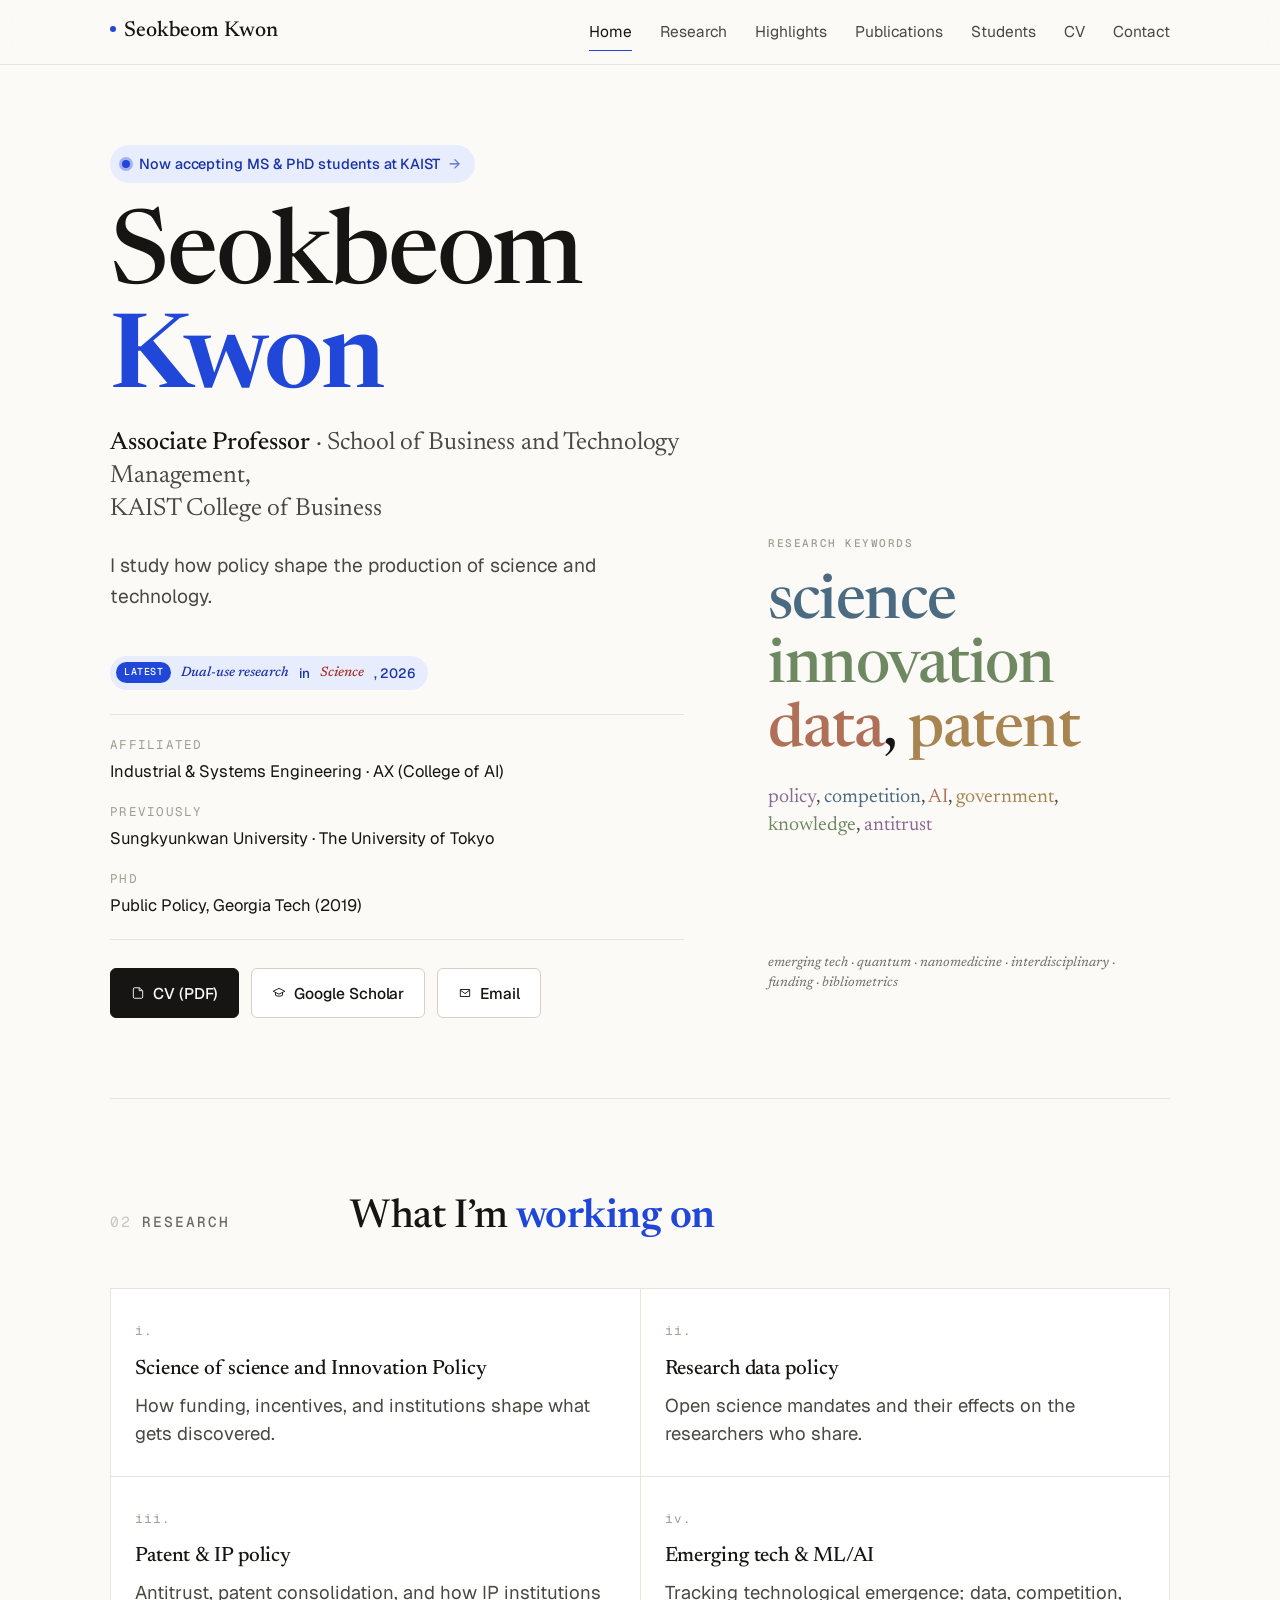
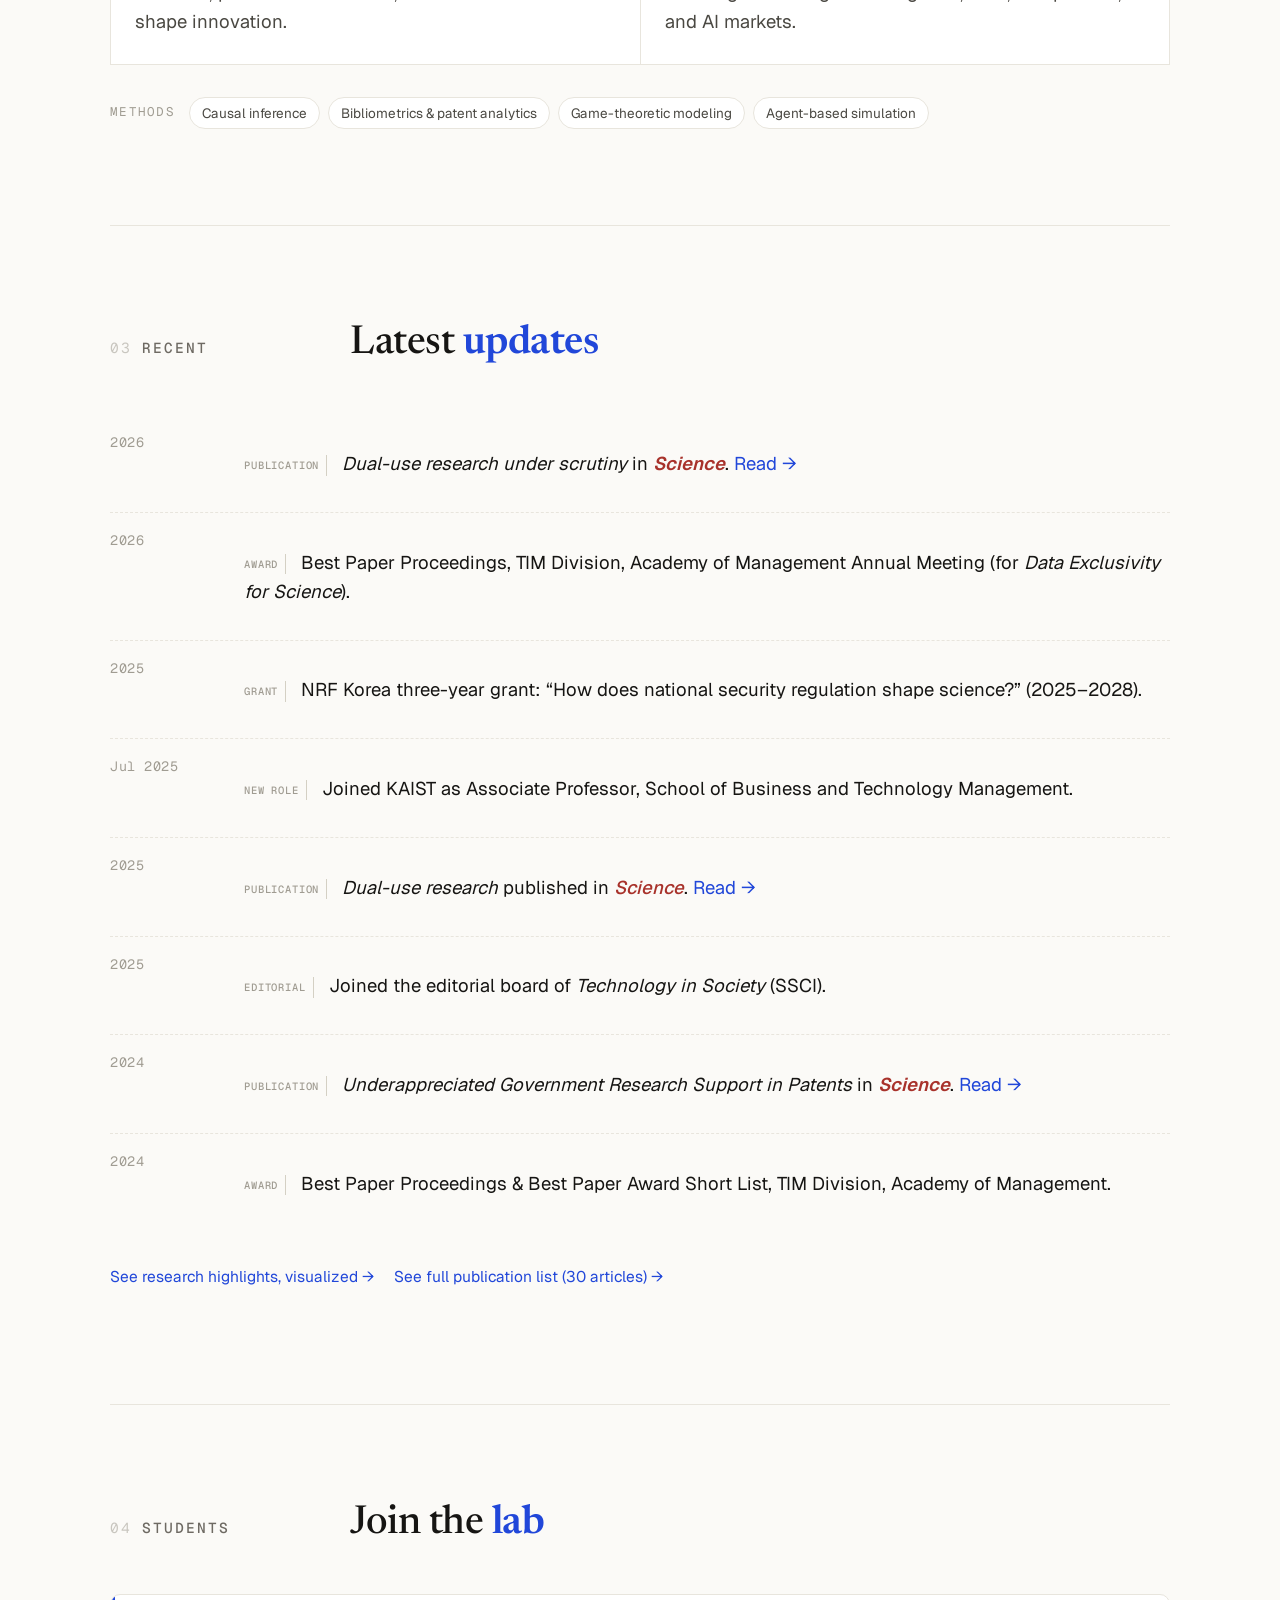
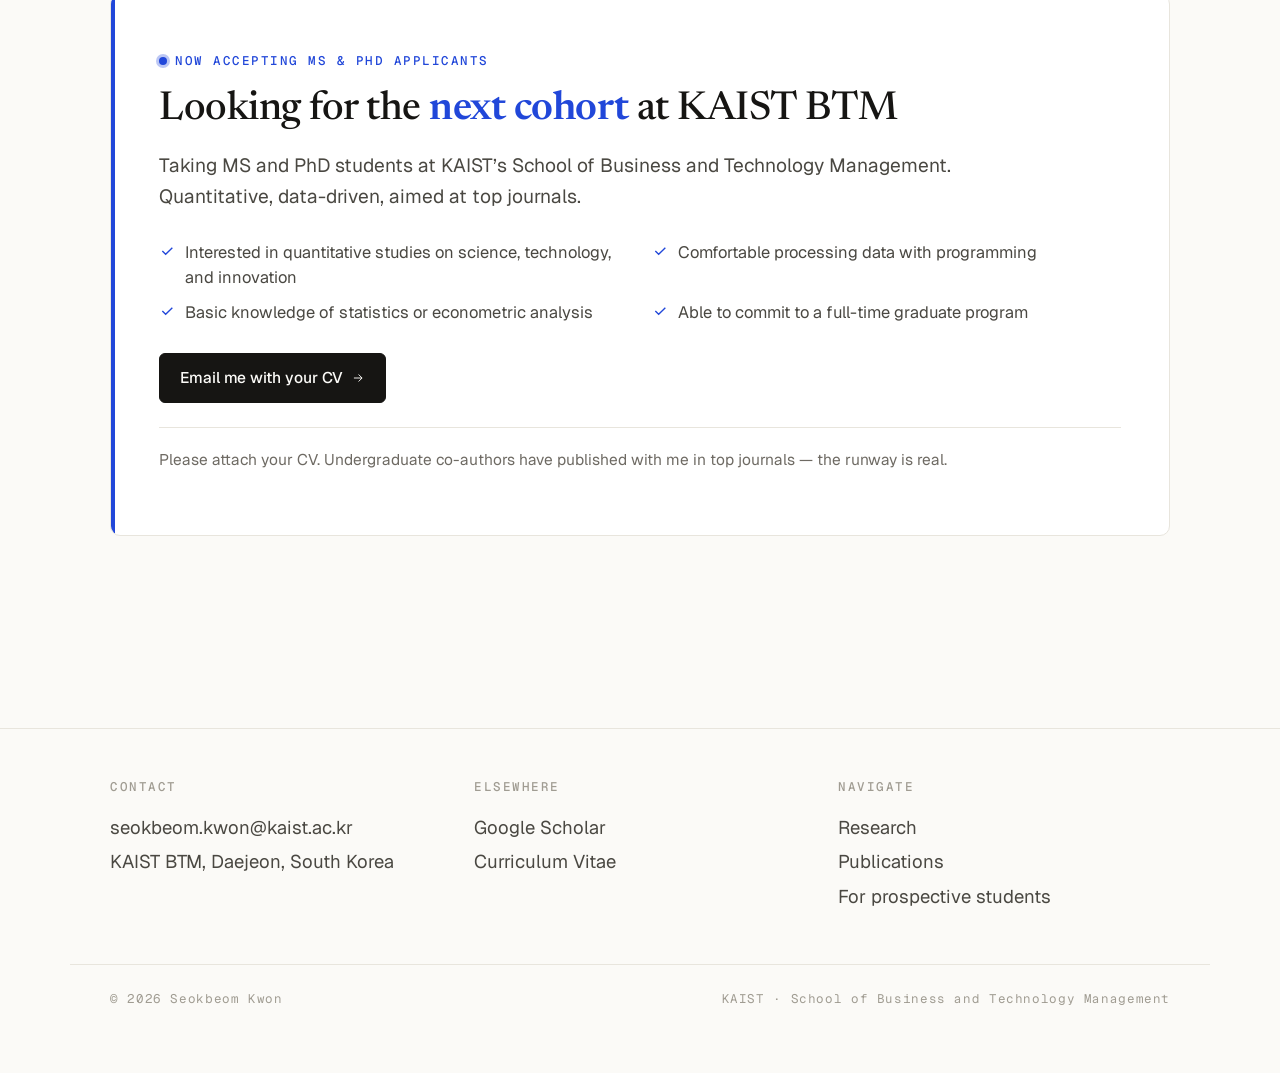
==== index.html @ 92037d85 "s" ====
<!doctype html>
<html lang="en">
<head>
<meta charset="utf-8">
<meta name="viewport" content="width=device-width, initial-scale=1">
<title>Seokbeom Kwon — Associate Professor, KAIST</title>
<meta name="description" content="Seokbeom Kwon is an Associate Professor at KAIST researching science of science, innovation policy, patent policy, and the economics of emerging technology.">
<meta name="author" content="Seokbeom Kwon">

<meta property="og:title" content="Seokbeom Kwon — Associate Professor, KAIST">
<meta property="og:description" content="Science of science, innovation policy, and emerging technology research at KAIST BTM.">
<meta property="og:type" content="profile">

<link rel="preconnect" href="https://fonts.googleapis.com">
<link rel="preconnect" href="https://fonts.gstatic.com" crossorigin>
<link rel="stylesheet" href="assets/css/main.css">
<!-- Google Analytics -->
<script async src="https://www.googletagmanager.com/gtag/js?id=G-L2XVXZM9NM"></script>
<script>
  window.dataLayer = window.dataLayer || [];
  function gtag(){dataLayer.push(arguments);}
  gtag('js', new Date());
  gtag('config', 'G-L2XVXZM9NM');
</script>
</head>
<body>

<header class="site-header">
  <div class="inner">
    <a class="brand" href="index.html"><span class="dot"></span>Seokbeom Kwon</a>
    <nav class="primary" aria-label="Primary">
      <a href="index.html">Home</a>
      <a href="research.html">Research</a>
      <a href="highlights.html">Highlights</a>
      <a href="publications.html">Publications</a>
      <a href="students.html">Students</a>
      <a href="cv.html">CV</a>
      <a href="contact.html">Contact</a>
    </nav>
    <button class="nav-toggle" aria-label="Toggle menu" aria-expanded="false">
      <svg viewBox="0 0 24 24" width="22" height="22" fill="none" stroke="currentColor" stroke-width="1.6">
        <path d="M4 7h16M4 12h16M4 17h16"/>
      </svg>
    </button>
  </div>
</header>

<main class="page">

  <!-- ====== Hero ====== -->
  <section class="hero">
    <div class="hero-grid">
      <div class="reveal">
        <a href="students.html" class="hero-pill">
          <span class="dot"></span>
          Now accepting MS &amp; PhD students at KAIST
          <span class="arrow">&rarr;</span>
        </a>

        <h1>Seokbeom <em>Kwon</em></h1>

        <p class="hero-role">
          <strong>Associate Professor</strong> &middot;
          School of Business and Technology Management,<br>
          KAIST College of Business
        </p>

        <p class="lead" style="margin-top: 1.5rem;">
          I study how policy shape the production of science and technology.
        </p>

        <div class="featured-pub" style="margin-top: 1.5rem;">
          <span class="tag">Latest</span>
          <em style="font-family: var(--font-display); font-style: italic; font-weight: 500;">Dual-use research</em> in <em style="font-family: var(--font-display); font-style: italic; font-weight: 500; color: var(--brick);">Science</em>, 2026
        </div>

        <dl class="meta">
          <div>
            <dt>Affiliated</dt>
            <dd>Industrial &amp; Systems Engineering &middot; AX (College of AI)</dd>
          </div>
          <div>
            <dt>Previously</dt>
            <dd>Sungkyunkwan University &middot; The University of Tokyo</dd>
          </div>
          <div>
            <dt>PhD</dt>
            <dd>Public Policy, Georgia Tech (2019)</dd>
          </div>
        </dl>

        <div class="hero-actions">
          <a class="btn btn-primary" href="https://drive.google.com/file/d/1EOTJhUqzAvCsHdVYnTJ0YkAzeVFCT2wv/view?usp=drive_link" target="_blank" rel="noopener">
            <svg viewBox="0 0 24 24" fill="none" stroke="currentColor" stroke-width="1.6"><path d="M14 3v5h5M14 3H6a2 2 0 0 0-2 2v14a2 2 0 0 0 2 2h12a2 2 0 0 0 2-2V8z"/></svg>
            CV (PDF)
          </a>
          <a class="btn" href="https://scholar.google.com/citations?user=FsFPBBQAAAAJ&hl=en" target="_blank" rel="noopener">
            <svg viewBox="0 0 24 24" fill="none" stroke="currentColor" stroke-width="1.6"><path d="M22 9 12 4 2 9l10 5 10-5z"/><path d="M6 11v5c3 2 9 2 12 0v-5"/></svg>
            Google Scholar
          </a>
          <a class="btn" href="mailto:seokbeom.kwon@kaist.ac.kr">
            <svg viewBox="0 0 24 24" fill="none" stroke="currentColor" stroke-width="1.6"><path d="M4 6h16v12H4z"/><path d="m4 7 8 6 8-6"/></svg>
            Email
          </a>
        </div>
      </div>

      <div class="hero-keywords reveal" style="transition-delay: 80ms;" aria-label="Research keywords: science, innovation, data, patent, policy, AI, competition, knowledge, antitrust, government, emerging technology, quantum, nanomedicine, interdisciplinary, funding, bibliometrics">
        <p class="kw-label">Research keywords</p>

        <div class="kw-big">
          <span style="color: #4A6B82;">science</span>
        </div>
        <div class="kw-big">
          <span style="color: #6E8862;">innovation</span>
        </div>
        <div class="kw-big">
          <span style="color: #B07058;">data</span><span class="kw-comma">,</span> <span style="color: #A88450;">patent</span>
        </div>

        <p class="kw-mid">
          <span style="color: #876A93;">policy</span>,
          <span style="color: #4A6B82;">competition</span>,
          <span style="color: #B07058;">AI</span>,
          <span style="color: #A88450;">government</span>,
          <span style="color: #6E8862;">knowledge</span>,
          <span style="color: #876A93;">antitrust</span>
        </p>

        <p class="kw-small">
          emerging tech &middot; quantum &middot; nanomedicine &middot; interdisciplinary &middot; funding &middot; bibliometrics
        </p>
      </div>
    </div>
  </section>


  <!-- ====== Research interests ====== -->
  <section class="section reveal" id="research">
    <div class="section-head">
      <p class="eyebrow"><span class="num">02</span>Research</p>
      <h2 class="title">What I&rsquo;m <em>working on</em></h2>
    </div>

    <div class="research-grid" style="grid-template-columns: repeat(2, 1fr);">
      <article class="research-card">
        <span class="idx">i.</span>
        <h3>Science of science and Innovation Policy</h3>
        <p>How funding, incentives, and institutions shape what gets discovered.</p>
      </article>
      <article class="research-card">
        <span class="idx">ii.</span>
        <h3>Research data policy</h3>
        <p>Open science mandates and their effects on the researchers who share.</p>
      </article>
      <article class="research-card">
        <span class="idx">iii.</span>
        <h3>Patent &amp; IP policy</h3>
        <p>Antitrust, patent consolidation, and how IP institutions shape innovation.</p>
      </article>
      <article class="research-card">
        <span class="idx">iv.</span>
        <h3>Emerging tech &amp; ML/AI</h3>
        <p>Tracking technological emergence; data, competition, and AI markets.</p>
      </article>
    </div>

    <div class="methods-row">
      <span class="label">Methods</span>
      <span class="method-pill">Causal inference</span>
      <span class="method-pill">Bibliometrics &amp; patent analytics</span>
      <span class="method-pill">Game-theoretic modeling</span>
      <span class="method-pill">Agent-based simulation</span>
    </div>
  </section>


  <!-- ====== Recent updates ====== -->
  <section class="section reveal" id="recent">
    <div class="section-head">
      <p class="eyebrow"><span class="num">03</span>Recent</p>
      <h2 class="title">Latest <em>updates</em></h2>
    </div>

    <div class="updates">
      <div class="update">
        <span class="when">2026</span>
        <p class="what">
          <span class="tag publish">Publication</span>
          <em>Dual-use research under scrutiny</em> in <em style="color: var(--brick); font-weight: 600;">Science</em>.
          <a href="https://www.science.org/eprint/ZYRWJUVJXIC4MD9ERHTA/full?activationRedirect=/doi/full/10.1126/science.aee2479" target="_blank" rel="noopener">Read &rarr;</a>
        </p>
      </div>
      <div class="update">
        <span class="when">2026</span>
        <p class="what">
          <span class="tag award">Award</span>
          Best Paper Proceedings, TIM Division, Academy of Management Annual Meeting (for <em>Data Exclusivity for Science</em>).
        </p>
      </div>
      <div class="update">
        <span class="when">2025</span>
        <p class="what">
          <span class="tag grant">Grant</span>
          NRF Korea three-year grant: &ldquo;How does national security regulation shape science?&rdquo; (2025&ndash;2028).
        </p>
      </div>
      <div class="update">
        <span class="when">Jul 2025</span>
        <p class="what">
          <span class="tag">New role</span>
          Joined KAIST as Associate Professor, School of Business and Technology Management.
        </p>
      </div>
      <div class="update">
        <span class="when">2025</span>
        <p class="what">
          <span class="tag publish">Publication</span>
          <em>Dual-use research</em> published in <em style="color: var(--brick); font-weight: 500;">Science</em>.
          <a href="https://www.science.org/eprint/ZYRWJUVJXIC4MD9ERHTA/full?activationRedirect=/doi/full/10.1126/science.aee2479" target="_blank" rel="noopener">Read &rarr;</a>
        </p>
      </div>
      <div class="update">
        <span class="when">2025</span>
        <p class="what">
          <span class="tag">Editorial</span>
          Joined the editorial board of <em>Technology in Society</em> (SSCI).
        </p>
      </div>
      <div class="update">
        <span class="when">2024</span>
        <p class="what">
          <span class="tag publish">Publication</span>
          <em>Underappreciated Government Research Support in Patents</em> in <em style="color: var(--brick); font-weight: 600;">Science</em>.
          <a href="https://www.science.org/stoken/author-tokens/ST-2074/full" target="_blank" rel="noopener">Read &rarr;</a>
        </p>
      </div>
      <div class="update">
        <span class="when">2024</span>
        <p class="what">
          <span class="tag award">Award</span>
          Best Paper Proceedings &amp; Best Paper Award Short List, TIM Division, Academy of Management.
        </p>
      </div>
    </div>

    <p style="margin-top: 2rem; display: flex; gap: 1.25rem; flex-wrap: wrap;">
      <a href="highlights.html" style="font-size: 15.5px;">See research highlights, visualized &rarr;</a>
      <a href="publications.html" style="font-size: 15.5px;">See full publication list (30 articles) &rarr;</a>
    </p>
  </section>


  <!-- ====== Recruit CTA ====== -->
  <section class="section reveal" id="join">
    <div class="section-head">
      <p class="eyebrow"><span class="num">04</span>Students</p>
      <h2 class="title">Join the <em>lab</em></h2>
    </div>

    <div class="recruit">
      <div class="status">
        <span class="pulse"></span>
        Now accepting MS &amp; PhD applicants
      </div>
      <h2>Looking for the <em>next cohort</em> at KAIST BTM</h2>
      <p class="lead">
        Taking MS and PhD students at KAIST&rsquo;s School of Business and Technology Management. Quantitative, data-driven, aimed at top journals.
      </p>

      <ul class="criteria">
        <li><svg viewBox="0 0 24 24" fill="none" stroke="currentColor" stroke-width="2"><path d="m5 12 5 5L20 7"/></svg>
          Interested in quantitative studies on science, technology, and innovation
        </li>
        <li><svg viewBox="0 0 24 24" fill="none" stroke="currentColor" stroke-width="2"><path d="m5 12 5 5L20 7"/></svg>
          Comfortable processing data with programming
        </li>
        <li><svg viewBox="0 0 24 24" fill="none" stroke="currentColor" stroke-width="2"><path d="m5 12 5 5L20 7"/></svg>
          Basic knowledge of statistics or econometric analysis
        </li>
        <li><svg viewBox="0 0 24 24" fill="none" stroke="currentColor" stroke-width="2"><path d="m5 12 5 5L20 7"/></svg>
          Able to commit to a full-time graduate program
        </li>
      </ul>

      <a class="btn btn-primary" href="mailto:seokbeom.kwon@kaist.ac.kr?subject=Prospective%20Student%20Inquiry">
        Email me with your CV
        <svg viewBox="0 0 24 24" fill="none" stroke="currentColor" stroke-width="1.6"><path d="M5 12h14M13 6l6 6-6 6"/></svg>
      </a>

      <p class="fineprint">
        Please attach your CV. Undergraduate co-authors have published with me in top journals &mdash; the runway is real.
      </p>
    </div>
  </section>

</main>

<footer class="site-footer">
  <div class="inner">
    <div>
      <h4>Contact</h4>
      <p><a href="mailto:seokbeom.kwon@kaist.ac.kr">seokbeom.kwon@kaist.ac.kr</a></p>
      <p>KAIST BTM, Daejeon, South Korea</p>
    </div>
    <div>
      <h4>Elsewhere</h4>
      <p><a href="https://scholar.google.com/citations?user=FsFPBBQAAAAJ&hl=en" target="_blank" rel="noopener">Google Scholar</a></p>
      <p><a href="https://drive.google.com/file/d/1EOTJhUqzAvCsHdVYnTJ0YkAzeVFCT2wv/view?usp=drive_link" target="_blank" rel="noopener">Curriculum Vitae</a></p>
    </div>
    <div>
      <h4>Navigate</h4>
      <p><a href="research.html">Research</a></p>
      <p><a href="publications.html">Publications</a></p>
      <p><a href="students.html">For prospective students</a></p>
    </div>
  </div>
  <div class="colophon">
    <span>&copy; <span id="year">2026</span> Seokbeom Kwon</span>
    <span>KAIST &middot; School of Business and Technology Management</span>
  </div>
</footer>

<script src="assets/js/main.js"></script>
</body>
</html>
---- assets/css/main.css ----
/* =========================================================
   Seokbeom Kwon — Personal Site
   Design system & global styles
   ========================================================= */

/* ---- Fonts ---- */
@import url('https://fonts.googleapis.com/css2?family=Newsreader:ital,opsz,wght@0,6..72,400;0,6..72,500;0,6..72,600;1,6..72,400;1,6..72,500&display=swap');
@import url('https://fonts.googleapis.com/css2?family=Geist:wght@300;400;500;600&display=swap');
@import url('https://fonts.googleapis.com/css2?family=Geist+Mono:wght@400;500&display=swap');

/* ---- Tokens ---- */
:root {
  --bg:           #FBFAF7;
  --bg-elev:      #FFFFFF;
  --bg-tint:      #F4F2EC;

  --ink:          #161513;
  --ink-mid:      #4A4842;
  --ink-soft:     #6E6A63;
  --ink-faint:    #A09C92;

  --accent:       #2147D9;
  --accent-deep:  #1933A8;
  --accent-soft:  #E8EDFD;

  /* Secondary accent for top general venues (Science, Nature) */
  --brick:        #A8322B;
  --brick-deep:   #7D241E;
  --brick-soft:   #F7E8E6;

  --line:         #E8E5DD;
  --line-strong:  #D4D0C4;

  --font-display: 'Newsreader', 'Iowan Old Style', Georgia, serif;
  --font-body:    'Geist', -apple-system, BlinkMacSystemFont, 'Segoe UI', sans-serif;
  --font-mono:    'Geist Mono', 'JetBrains Mono', ui-monospace, monospace;

  --container:    1140px;
  --measure:      68ch;

  --pad-page:     clamp(1.25rem, 4vw, 2.5rem);
  --pad-section:  clamp(3rem, 8vw, 6rem);

  --radius:       6px;
  --radius-lg:    10px;

  --t-fast:       150ms cubic-bezier(0.22, 1, 0.36, 1);
  --t-med:        320ms cubic-bezier(0.22, 1, 0.36, 1);
}

/* ---- Reset ---- */
*, *::before, *::after { box-sizing: border-box; }

html {
  -webkit-font-smoothing: antialiased;
  -moz-osx-font-smoothing: grayscale;
  text-rendering: optimizeLegibility;
  scroll-behavior: smooth;
}

body {
  margin: 0;
  font-family: var(--font-body);
  font-weight: 400;
  /* MASTER FONT SIZE: change this to scale all text up/down.
     17 = compact, 18 = balanced, 19 = comfortable (current), 20 = large */
  font-size: 19px;
  line-height: 1.65;
  color: var(--ink);
  background: var(--bg);
  font-feature-settings: 'ss01', 'ss02', 'cv11';
}

::selection { background: var(--accent); color: #fff; }

img, svg { display: block; max-width: 100%; }

a {
  color: var(--accent);
  text-decoration: none;
  text-underline-offset: 3px;
  transition: color var(--t-fast);
}
a:hover { color: var(--accent-deep); text-decoration: underline; }

/* ---- Type scale ---- */
.display {
  font-family: var(--font-display);
  font-weight: 500;
  letter-spacing: -0.015em;
  line-height: 1.05;
  color: var(--ink);
}

h1, h2, h3, h4 { margin: 0; font-weight: 500; letter-spacing: -0.01em; }

.eyebrow {
  font-family: var(--font-mono);
  font-size: 14.5px;
  letter-spacing: 0.14em;
  text-transform: uppercase;
  color: var(--ink-soft);
  font-weight: 500;
}

.eyebrow .num {
  color: var(--ink-faint);
  opacity: 0.55;
  margin-right: 10px;
  font-weight: 400;
}

.lead {
  font-size: 1.2rem;
  line-height: 1.6;
  color: var(--ink-mid);
  max-width: var(--measure);
}

/* ---- Layout ---- */
.page {
  max-width: var(--container);
  margin: 0 auto;
  padding: 0 var(--pad-page);
}

.section {
  padding: var(--pad-section) 0;
  border-top: 0.5px solid var(--line);
}
.section:first-of-type { border-top: 0; }

.section-head {
  display: grid;
  grid-template-columns: 200px 1fr;
  gap: 2.5rem;
  margin-bottom: 2.5rem;
  align-items: baseline;
}
.section-head .title {
  font-family: var(--font-display);
  font-weight: 500;
  font-size: clamp(1.75rem, 3.2vw, 2.5rem);
  line-height: 1.05;
  letter-spacing: -0.012em;
}
.section-head .title em {
  font-style: normal;
  font-weight: 600;
  color: var(--accent);
}

@media (max-width: 720px) {
  .section-head { grid-template-columns: 1fr; gap: 0.75rem; }
}

/* =========================================================
   Header / Nav
   ========================================================= */
.site-header {
  position: sticky;
  top: 0;
  z-index: 50;
  background: rgba(251, 250, 247, 0.85);
  backdrop-filter: saturate(180%) blur(12px);
  -webkit-backdrop-filter: saturate(180%) blur(12px);
  border-bottom: 0.5px solid var(--line);
}
.site-header .inner {
  max-width: var(--container);
  margin: 0 auto;
  padding: 0.875rem var(--pad-page);
  display: flex;
  align-items: center;
  justify-content: space-between;
  gap: 1rem;
}
.brand {
  font-family: var(--font-display);
  font-size: 1.35rem;
  font-weight: 500;
  color: var(--ink);
  letter-spacing: -0.005em;
}
.brand:hover { color: var(--ink); text-decoration: none; }
.brand .dot {
  display: inline-block;
  width: 6px; height: 6px;
  border-radius: 50%;
  background: var(--accent);
  vertical-align: 4px;
  margin-right: 8px;
}
nav.primary {
  display: flex;
  gap: 1.75rem;
}
nav.primary a {
  font-size: 15.5px;
  color: var(--ink-mid);
  font-weight: 400;
  position: relative;
  padding: 4px 0;
}
nav.primary a:hover { color: var(--ink); text-decoration: none; }
nav.primary a.is-active {
  color: var(--ink);
}
nav.primary a.is-active::after {
  content: '';
  position: absolute;
  left: 0; right: 0; bottom: -2px;
  height: 1px;
  background: var(--accent);
}
.nav-toggle {
  display: none;
  background: transparent;
  border: 0;
  cursor: pointer;
  color: var(--ink);
  padding: 6px;
}
@media (max-width: 720px) {
  nav.primary { display: none; }
  .nav-toggle { display: block; }
  nav.primary.is-open {
    display: flex;
    flex-direction: column;
    position: absolute;
    top: 100%;
    left: 0; right: 0;
    background: var(--bg);
    padding: 1rem var(--pad-page) 1.5rem;
    border-bottom: 0.5px solid var(--line);
    gap: 0.75rem;
  }
}

/* =========================================================
   Hero (home page)
   ========================================================= */
.hero {
  padding: clamp(2.5rem, 7vw, 5rem) 0 clamp(3rem, 8vw, 5rem);
}
.hero-grid {
  display: grid;
  grid-template-columns: minmax(0, 1.4fr) minmax(0, 1fr);
  gap: clamp(2rem, 6vw, 5rem);
  align-items: end;
}
@media (max-width: 820px) {
  .hero-grid { grid-template-columns: 1fr; gap: 2rem; }
}

/* "Now accepting students" recruiting pill — top of hero */
.hero-pill {
  display: inline-flex;
  align-items: center;
  gap: 9px;
  padding: 7px 14px 7px 12px;
  background: var(--accent-soft);
  border-radius: 999px;
  font-family: var(--font-body);
  font-size: 14.5px;
  color: var(--accent-deep);
  font-weight: 500;
  letter-spacing: -0.005em;
  margin-bottom: 1.25rem;
  text-decoration: none;
}
.hero-pill .dot {
  width: 8px; height: 8px;
  border-radius: 50%;
  background: var(--accent);
  position: relative;
  flex-shrink: 0;
}
.hero-pill .dot::after {
  content: '';
  position: absolute;
  inset: -3px;
  border-radius: 50%;
  background: var(--accent);
  opacity: 0.35;
  animation: pulse 2s ease-out infinite;
}
.hero-pill .arrow {
  opacity: 0.6;
  transition: transform var(--t-fast), opacity var(--t-fast);
}
.hero-pill:hover .arrow {
  transform: translateX(3px);
  opacity: 1;
}

/* Affiliation block — was tiny eyebrow, now prominent */
.hero-role {
  margin: 0.25rem 0 0;
  font-family: var(--font-display);
  font-weight: 400;
  font-size: clamp(1.2rem, 2vw, 1.55rem);
  line-height: 1.35;
  color: var(--ink-mid);
  letter-spacing: -0.005em;
}
.hero-role strong {
  font-weight: 500;
  color: var(--ink);
}

.hero h1 {
  font-family: var(--font-display);
  font-weight: 500;
  font-size: clamp(3.25rem, 8.5vw, 6.5rem);
  line-height: 1;
  letter-spacing: -0.02em;
  margin: 0.25rem 0 0.75rem;
  color: var(--ink);
  font-variation-settings: 'opsz' 60;
}
.hero h1 em {
  font-style: normal;
  font-weight: 600;
  color: var(--accent);
}
.hero .meta {
  display: flex;
  flex-wrap: wrap;
  gap: 1rem 2rem;
  margin: 1.5rem 0 0;
  padding: 1.25rem 0;
  border-top: 0.5px solid var(--line);
  border-bottom: 0.5px solid var(--line);
}
.hero .meta dt {
  font-family: var(--font-mono);
  font-size: 12.5px;
  text-transform: uppercase;
  letter-spacing: 0.1em;
  color: var(--ink-faint);
  margin-bottom: 3px;
}
.hero .meta dd {
  margin: 0;
  font-size: 16.5px;
  color: var(--ink);
}

.hero-photo {
  aspect-ratio: 4 / 5;
  background: transparent;
  border-radius: var(--radius-lg);
  border: 0;
  overflow: visible;
  position: relative;
  display: flex;
  align-items: center;
  justify-content: center;
  color: var(--ink-faint);
}
.hero-photo img {
  width: 100%;
  height: 100%;
  object-fit: contain;
  object-position: center;
}
.hero-photo .placeholder {
  text-align: center;
  font-size: 13.5px;
  font-family: var(--font-mono);
}
.hero-photo .placeholder svg {
  width: 32px;
  height: 32px;
  margin: 0 auto 8px;
  opacity: 0.5;
}

/* =========================================================
   Hero editorial keywords (replaces photo on home)
   ========================================================= */
.hero-keywords {
  aspect-ratio: 4 / 5;
  display: flex;
  flex-direction: column;
  justify-content: space-between;
  padding: 1.75rem 0.5rem 1.5rem 0.5rem;
  position: relative;
}
.hero-keywords .kw-label {
  font-family: var(--font-mono);
  font-size: 11px;
  letter-spacing: 0.14em;
  text-transform: uppercase;
  color: var(--ink-faint);
  font-weight: 500;
  margin: 0 0 1.25rem 0;
}
.hero-keywords .kw-big {
  font-family: var(--font-display);
  font-size: clamp(2.5rem, 5.2vw, 3.8rem);
  font-weight: 500;
  line-height: 0.95;
  letter-spacing: -0.025em;
  margin: 0;
  padding: 0.05em 0;
}
.hero-keywords .kw-comma {
  color: var(--ink);
}
.hero-keywords .kw-mid {
  font-family: var(--font-display);
  font-size: clamp(1.05rem, 1.55vw, 1.35rem);
  line-height: 1.4;
  color: var(--ink-mid);
  margin: 1.25rem 0 0 0;
  max-width: 95%;
}
.hero-keywords .kw-small {
  font-family: var(--font-display);
  font-style: italic;
  font-size: clamp(0.78rem, 1.05vw, 0.92rem);
  line-height: 1.55;
  color: var(--ink-soft);
  margin: auto 0 0 0;
}

.hero-actions {
  display: flex;
  gap: 0.75rem;
  flex-wrap: wrap;
  margin-top: 1.75rem;
}

/* ---- Buttons ---- */
.btn {
  display: inline-flex;
  align-items: center;
  gap: 8px;
  padding: 0.7rem 1.25rem;
  border-radius: var(--radius);
  font-size: 15.5px;
  font-weight: 500;
  letter-spacing: -0.005em;
  border: 0.5px solid var(--line-strong);
  background: var(--bg-elev);
  color: var(--ink);
  cursor: pointer;
  transition: all var(--t-fast);
  text-decoration: none;
}
.btn:hover {
  border-color: var(--ink-soft);
  color: var(--ink);
  text-decoration: none;
  transform: translateY(-1px);
}
.btn-primary {
  background: var(--ink);
  color: var(--bg);
  border-color: var(--ink);
}
.btn-primary:hover {
  background: var(--accent);
  border-color: var(--accent);
  color: #fff;
}
.btn svg { width: 14px; height: 14px; }

/* ---- Featured badge (Science) ---- */
.featured-pub {
  display: inline-flex;
  align-items: center;
  gap: 10px;
  padding: 6px 12px 6px 6px;
  background: var(--accent-soft);
  border-radius: 999px;
  font-size: 13.5px;
  color: var(--accent-deep);
  font-weight: 500;
}
.featured-pub .tag {
  background: var(--accent);
  color: #fff;
  padding: 2px 8px;
  border-radius: 999px;
  font-family: var(--font-mono);
  font-size: 10px;
  letter-spacing: 0.05em;
  text-transform: uppercase;
}

/* =========================================================
   Research cards
   ========================================================= */
.research-grid {
  display: grid;
  grid-template-columns: repeat(3, 1fr);
  gap: 0;
  border-top: 0.5px solid var(--line);
  border-left: 0.5px solid var(--line);
}
@media (max-width: 820px) {
  .research-grid { grid-template-columns: 1fr; }
}
.research-card {
  padding: 1.5rem 1.5rem 1.75rem;
  border-right: 0.5px solid var(--line);
  border-bottom: 0.5px solid var(--line);
  background: var(--bg-elev);
  transition: background var(--t-fast);
}
.research-card:hover {
  background: var(--bg-tint);
}
.research-card .idx {
  font-family: var(--font-mono);
  font-size: 12.5px;
  color: var(--ink-faint);
  letter-spacing: 0.08em;
}
.research-card h3 {
  font-family: var(--font-display);
  font-size: 1.3rem;
  margin: 0.75rem 0 0.5rem;
  font-weight: 500;
  letter-spacing: -0.005em;
  line-height: 1.25;
}
.research-card p {
  font-size: 18.5px;
  color: var(--ink-mid);
  line-height: 1.55;
  margin: 0;
}

.methods-row {
  margin-top: 2rem;
  display: flex;
  flex-wrap: wrap;
  gap: 8px;
  align-items: center;
}
.methods-row .label {
  font-family: var(--font-mono);
  font-size: 12.5px;
  text-transform: uppercase;
  letter-spacing: 0.1em;
  color: var(--ink-faint);
  margin-right: 6px;
}
.method-pill {
  font-size: 13.5px;
  padding: 4px 12px;
  background: var(--bg-elev);
  border: 0.5px solid var(--line);
  border-radius: 999px;
  color: var(--ink-mid);
}

/* =========================================================
   Publications list (editorial table)
   ========================================================= */
.pub-list {
  list-style: none;
  margin: 0;
  padding: 0;
  border-top: 0.5px solid var(--line);
}
.pub-list li {
  display: grid;
  grid-template-columns: 90px 140px 1fr auto;
  gap: 1.5rem;
  padding: 1.25rem 0;
  border-bottom: 0.5px solid var(--line);
  align-items: baseline;
  transition: padding var(--t-fast);
}
.pub-list li:hover {
  padding-left: 0.5rem;
}
.pub-list .year {
  font-family: var(--font-mono);
  font-size: 13.5px;
  color: var(--ink-faint);
  letter-spacing: 0.05em;
}
.pub-list .venue {
  font-size: 13.5px;
  color: var(--ink-mid);
  font-weight: 500;
}
.pub-list .venue.tier-1 {
  color: var(--accent);
}
.pub-list .venue.tier-top {
  color: var(--brick);
  font-weight: 600;
}
.pub-list .title {
  font-size: 17.5px;
  color: var(--ink);
  line-height: 1.5;
  font-weight: 400;
}
.pub-list .authors {
  display: block;
  font-size: 15.5px;
  color: var(--ink-soft);
  margin-top: 4px;
}
.pub-list .authors .me { color: var(--ink); font-weight: 500; }
.pub-list .links {
  display: flex;
  gap: 0.5rem;
  align-items: center;
}
.pub-list .links a {
  font-size: 13.5px;
  color: var(--ink-soft);
  padding: 4px 8px;
  border: 0.5px solid var(--line);
  border-radius: var(--radius);
}
.pub-list .links a:hover {
  border-color: var(--ink-soft);
  color: var(--ink);
  text-decoration: none;
}

@media (max-width: 820px) {
  .pub-list li {
    grid-template-columns: 1fr;
    gap: 0.5rem;
    padding: 1.25rem 0;
  }
  .pub-list li:hover { padding-left: 0; }
  .pub-list .year, .pub-list .venue {
    display: inline-block;
    margin-right: 1rem;
  }
}

/* =========================================================
   Updates / Activity feed
   ========================================================= */
.updates {
  display: flex;
  flex-direction: column;
}
.update {
  display: grid;
  grid-template-columns: 110px 1fr;
  gap: 1.5rem;
  padding: 1rem 0;
  border-bottom: 0.5px dashed var(--line);
}
.update:last-child { border-bottom: 0; }
.update .when {
  font-family: var(--font-mono);
  font-size: 13.5px;
  color: var(--ink-faint);
  letter-spacing: 0.04em;
}
.update .what {
  font-size: 18.5px;
  color: var(--ink);
  line-height: 1.55;
}
.update .what .tag {
  display: inline-block;
  font-family: var(--font-mono);
  font-size: 10.5px;
  letter-spacing: 0.08em;
  text-transform: uppercase;
  background: transparent;
  color: var(--ink-faint);
  padding: 2px 7px 2px 0;
  border: 0;
  border-right: 1px solid var(--line-strong);
  border-radius: 0;
  margin-right: 10px;
  vertical-align: 1px;
  font-weight: 500;
}
.update .what .tag.publish,
.update .what .tag.award,
.update .what .tag.grant { background: transparent; color: var(--ink-faint); }

@media (max-width: 720px) {
  .update { grid-template-columns: 1fr; gap: 0.25rem; }
}

/* =========================================================
   Students CTA / Join the lab
   ========================================================= */
.recruit {
  background: var(--bg-elev);
  border: 0.5px solid var(--line);
  border-radius: var(--radius-lg);
  padding: clamp(2rem, 4vw, 3rem);
  position: relative;
  overflow: hidden;
}
.recruit::before {
  content: '';
  position: absolute;
  top: 0; left: 0;
  width: 4px; height: 100%;
  background: var(--accent);
}
.recruit .status {
  display: inline-flex;
  align-items: center;
  gap: 8px;
  font-family: var(--font-mono);
  font-size: 12.5px;
  letter-spacing: 0.12em;
  text-transform: uppercase;
  color: var(--accent);
  font-weight: 500;
  margin-bottom: 1rem;
}
.recruit .status .pulse {
  width: 8px; height: 8px;
  border-radius: 50%;
  background: var(--accent);
  position: relative;
}
.recruit .status .pulse::after {
  content: '';
  position: absolute;
  inset: -3px;
  border-radius: 50%;
  background: var(--accent);
  opacity: 0.3;
  animation: pulse 2s ease-out infinite;
}
@keyframes pulse {
  0%   { transform: scale(1);   opacity: 0.4; }
  100% { transform: scale(2.5); opacity: 0; }
}
.recruit h2 {
  font-family: var(--font-display);
  font-size: clamp(1.75rem, 3.5vw, 2.5rem);
  font-weight: 500;
  letter-spacing: -0.012em;
  line-height: 1.1;
  margin: 0 0 0.75rem;
}
.recruit h2 em { font-style: normal; font-weight: 600; color: var(--accent); }
.recruit .lead { margin-bottom: 1.75rem; }
.recruit ul.criteria {
  list-style: none;
  padding: 0;
  margin: 0 0 1.75rem;
  display: grid;
  grid-template-columns: 1fr 1fr;
  gap: 0.65rem 1.5rem;
}
@media (max-width: 720px) {
  .recruit ul.criteria { grid-template-columns: 1fr; }
}
.recruit ul.criteria li {
  display: flex;
  gap: 10px;
  align-items: flex-start;
  font-size: 16.5px;
  color: var(--ink-mid);
  line-height: 1.5;
}
.recruit ul.criteria li svg {
  width: 16px; height: 16px;
  margin-top: 3px;
  color: var(--accent);
  flex-shrink: 0;
}
.recruit .fineprint {
  margin-top: 1.5rem;
  padding-top: 1.25rem;
  border-top: 0.5px solid var(--line);
  font-size: 15.5px;
  color: var(--ink-soft);
  line-height: 1.55;
}

/* =========================================================
   Research Highlights page
   ========================================================= */
.highlight {
  padding: clamp(2.5rem, 5vw, 4rem) 0;
  border-top: 0.5px solid var(--line);
}
.highlight:first-of-type { border-top: 0; }

.highlight-grid {
  display: grid;
  grid-template-columns: minmax(0, 1fr) minmax(0, 1.1fr);
  gap: clamp(2rem, 5vw, 4rem);
  align-items: start;
}
@media (max-width: 900px) {
  .highlight-grid { grid-template-columns: 1fr; gap: 1.75rem; }
}

.highlight-visual {
  background: var(--bg-elev);
  border: 0.5px solid var(--line);
  border-radius: var(--radius-lg);
  padding: 1.75rem;
  position: relative;
  overflow: hidden;
}
.highlight-visual svg {
  display: block;
  width: 100%;
  height: auto;
  max-width: 100%;
}
.highlight-visual .vis-label {
  font-family: var(--font-mono);
  font-size: 11px;
  letter-spacing: 0.12em;
  text-transform: uppercase;
  color: var(--ink-faint);
  margin-bottom: 1rem;
  font-weight: 500;
}

/* ---- Real paper figures ---- */
.paper-fig {
  display: block;
  width: 100%;
  height: auto;
  margin: 0 auto;
  border-radius: 4px;
}
.paper-fig + .paper-fig {
  margin-top: 1.25rem;
  padding-top: 1.25rem;
  border-top: 0.5px solid var(--line);
}
.fig-caption {
  margin-top: 0.875rem;
  padding-top: 0.875rem;
  border-top: 0.5px solid var(--line);
  font-size: 13px;
  line-height: 1.5;
  color: var(--ink-soft);
}
.fig-caption strong {
  color: var(--ink);
  font-weight: 500;
}
.fig-grid-2 {
  display: grid;
  grid-template-columns: 1fr 1fr;
  gap: 1rem;
  align-items: start;
}
@media (max-width: 600px) {
  .fig-grid-2 { grid-template-columns: 1fr; }
}

.highlight-content .venue-line {
  display: flex;
  gap: 12px;
  align-items: center;
  margin-bottom: 0.75rem;
  flex-wrap: wrap;
}
.highlight-content .venue-badge {
  font-family: var(--font-mono);
  font-size: 11px;
  letter-spacing: 0.08em;
  text-transform: uppercase;
  background: var(--accent-soft);
  color: var(--accent-deep);
  padding: 4px 10px;
  border-radius: 4px;
  font-weight: 500;
}
.highlight-content .venue-badge.tier-1 {
  background: var(--accent);
  color: #fff;
}
.highlight-content .venue-badge.tier-top {
  background: var(--brick);
  color: #fff;
}
.highlight-content .meta-text {
  font-family: var(--font-mono);
  font-size: 12px;
  color: var(--ink-soft);
  letter-spacing: 0.03em;
}
.highlight-content h2 {
  font-family: var(--font-display);
  font-size: clamp(1.5rem, 2.6vw, 2rem);
  font-weight: 500;
  letter-spacing: -0.01em;
  line-height: 1.2;
  margin: 0 0 1.25rem;
  color: var(--ink);
}
.highlight-content .question {
  font-size: 16px;
  line-height: 1.6;
  color: var(--ink-mid);
  margin: 0 0 1.5rem;
}
.highlight-content .findings {
  list-style: none;
  padding: 0;
  margin: 0 0 1.5rem;
  border-top: 0.5px solid var(--line);
}
.highlight-content .findings li {
  display: grid;
  grid-template-columns: 90px 1fr;
  gap: 1rem;
  padding: 0.875rem 0;
  border-bottom: 0.5px solid var(--line);
  align-items: baseline;
}
.highlight-content .findings .label {
  font-family: var(--font-mono);
  font-size: 11px;
  letter-spacing: 0.08em;
  text-transform: uppercase;
  color: var(--ink-faint);
  font-weight: 500;
}
.highlight-content .findings .value {
  font-size: 15px;
  line-height: 1.55;
  color: var(--ink);
}
.highlight-content .findings .value strong {
  color: var(--accent);
  font-weight: 600;
}
.highlight-content .paper-links {
  display: flex;
  gap: 8px;
  flex-wrap: wrap;
}
.highlight-content .paper-links a {
  font-size: 13px;
  padding: 6px 12px;
  border: 0.5px solid var(--line-strong);
  border-radius: var(--radius);
  color: var(--ink);
  text-decoration: none;
  transition: all var(--t-fast);
}
.highlight-content .paper-links a:hover {
  border-color: var(--accent);
  color: var(--accent);
}
.site-footer {
  margin-top: var(--pad-section);
  border-top: 0.5px solid var(--line);
  padding: 3rem 0 4rem;
}
.site-footer .inner {
  max-width: var(--container);
  margin: 0 auto;
  padding: 0 var(--pad-page);
  display: grid;
  grid-template-columns: 1fr 1fr 1fr;
  gap: 2rem;
}
@media (max-width: 720px) {
  .site-footer .inner { grid-template-columns: 1fr; gap: 1.75rem; }
}
.site-footer h4 {
  font-family: var(--font-mono);
  font-size: 12.5px;
  font-weight: 500;
  letter-spacing: 0.12em;
  text-transform: uppercase;
  color: var(--ink-faint);
  margin: 0 0 0.875rem;
}
.site-footer p, .site-footer a {
  font-size: 18.5px;
  color: var(--ink-mid);
  line-height: 1.65;
  margin: 0 0 0.25rem;
}
.site-footer a:hover { color: var(--accent); }
.site-footer .colophon {
  margin-top: 3rem;
  padding-top: 1.5rem;
  border-top: 0.5px solid var(--line);
  max-width: var(--container);
  margin-left: auto; margin-right: auto;
  padding-left: var(--pad-page);
  padding-right: var(--pad-page);
  display: flex;
  justify-content: space-between;
  font-family: var(--font-mono);
  font-size: 12.5px;
  letter-spacing: 0.05em;
  color: var(--ink-faint);
}

/* =========================================================
   Page-specific tweaks
   ========================================================= */
.page-head {
  padding: clamp(2.5rem, 6vw, 4.5rem) 0 clamp(2rem, 4vw, 3rem);
  border-bottom: 0.5px solid var(--line);
}
.page-head .crumb {
  font-family: var(--font-mono);
  font-size: 12.5px;
  letter-spacing: 0.1em;
  text-transform: uppercase;
  color: var(--ink-faint);
  margin-bottom: 1rem;
}
.page-head h1 {
  font-family: var(--font-display);
  font-weight: 500;
  font-size: clamp(2.5rem, 6vw, 4.5rem);
  line-height: 1.02;
  letter-spacing: -0.018em;
  margin: 0 0 1rem;
  font-variation-settings: 'opsz' 60;
}
.page-head h1 em { font-style: normal; font-weight: 600; color: var(--accent); }

/* Filter bar (publications) */
.filters {
  display: flex;
  flex-wrap: wrap;
  gap: 8px;
  margin: 2rem 0;
}
.filter-chip {
  padding: 6px 14px;
  font-size: 15.5px;
  background: transparent;
  border: 0.5px solid var(--line);
  border-radius: 999px;
  color: var(--ink-mid);
  cursor: pointer;
  font-family: var(--font-body);
  transition: all var(--t-fast);
}
.filter-chip:hover { border-color: var(--ink-soft); color: var(--ink); }
.filter-chip.is-active {
  background: var(--ink);
  color: var(--bg);
  border-color: var(--ink);
}

/* Contact card */
.contact-grid {
  display: grid;
  grid-template-columns: 1fr 1fr;
  gap: 2.5rem;
}
@media (max-width: 720px) {
  .contact-grid { grid-template-columns: 1fr; }
}
.contact-block dt {
  font-family: var(--font-mono);
  font-size: 12.5px;
  letter-spacing: 0.1em;
  text-transform: uppercase;
  color: var(--ink-faint);
  margin-bottom: 6px;
}
.contact-block dd {
  font-size: 16.5px;
  margin: 0 0 1.25rem;
  color: var(--ink);
}

/* =========================================================
   Reveal animations
   ========================================================= */
.reveal {
  opacity: 0;
  transform: translateY(12px);
  transition: opacity 0.8s ease, transform 0.8s cubic-bezier(0.22, 1, 0.36, 1);
}
.reveal.is-in {
  opacity: 1;
  transform: none;
}
@media (prefers-reduced-motion: reduce) {
  .reveal { opacity: 1; transform: none; transition: none; }
  *, *::before, *::after {
    animation-duration: 0.01ms !important;
    transition-duration: 0.01ms !important;
  }
}

/* Print */
@media print {
  .site-header, .site-footer, .nav-toggle, .hero-actions, .filters { display: none; }
  body { background: #fff; color: #000; }
  a { color: #000; text-decoration: underline; }
}
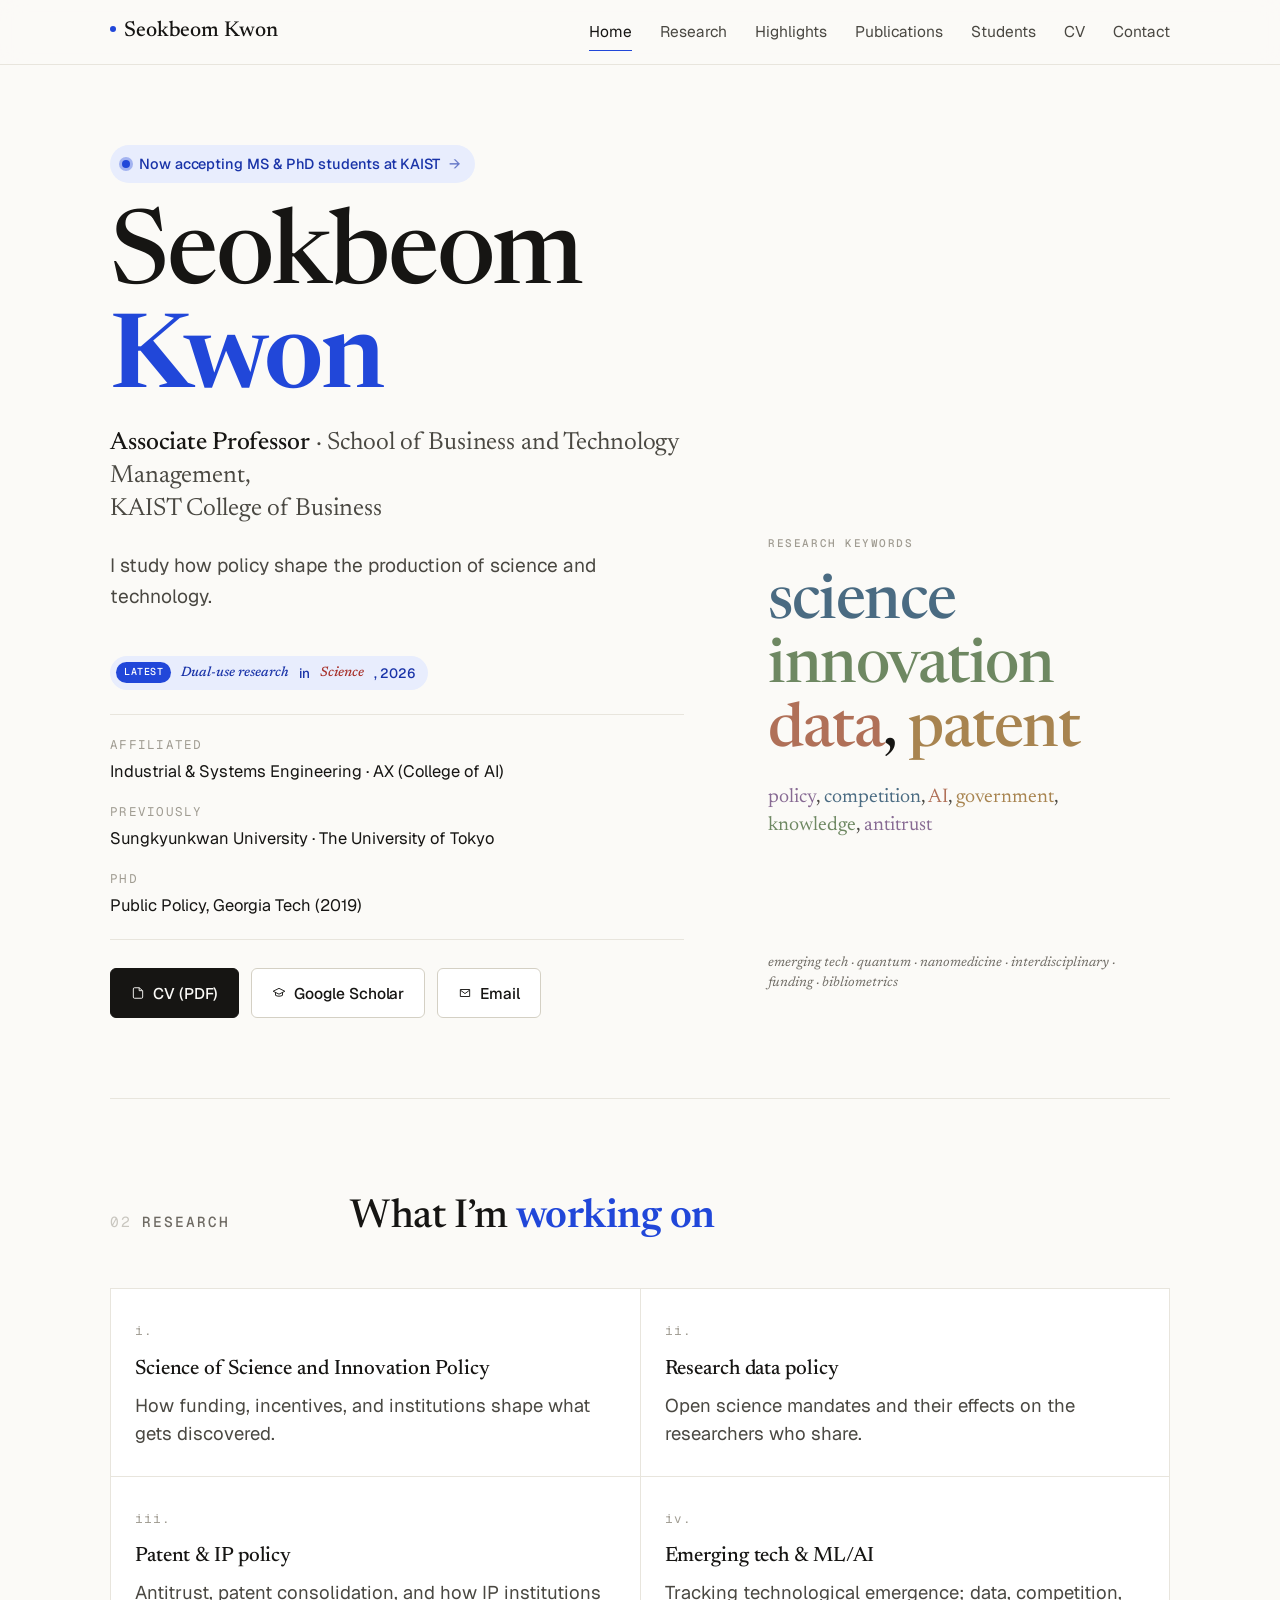
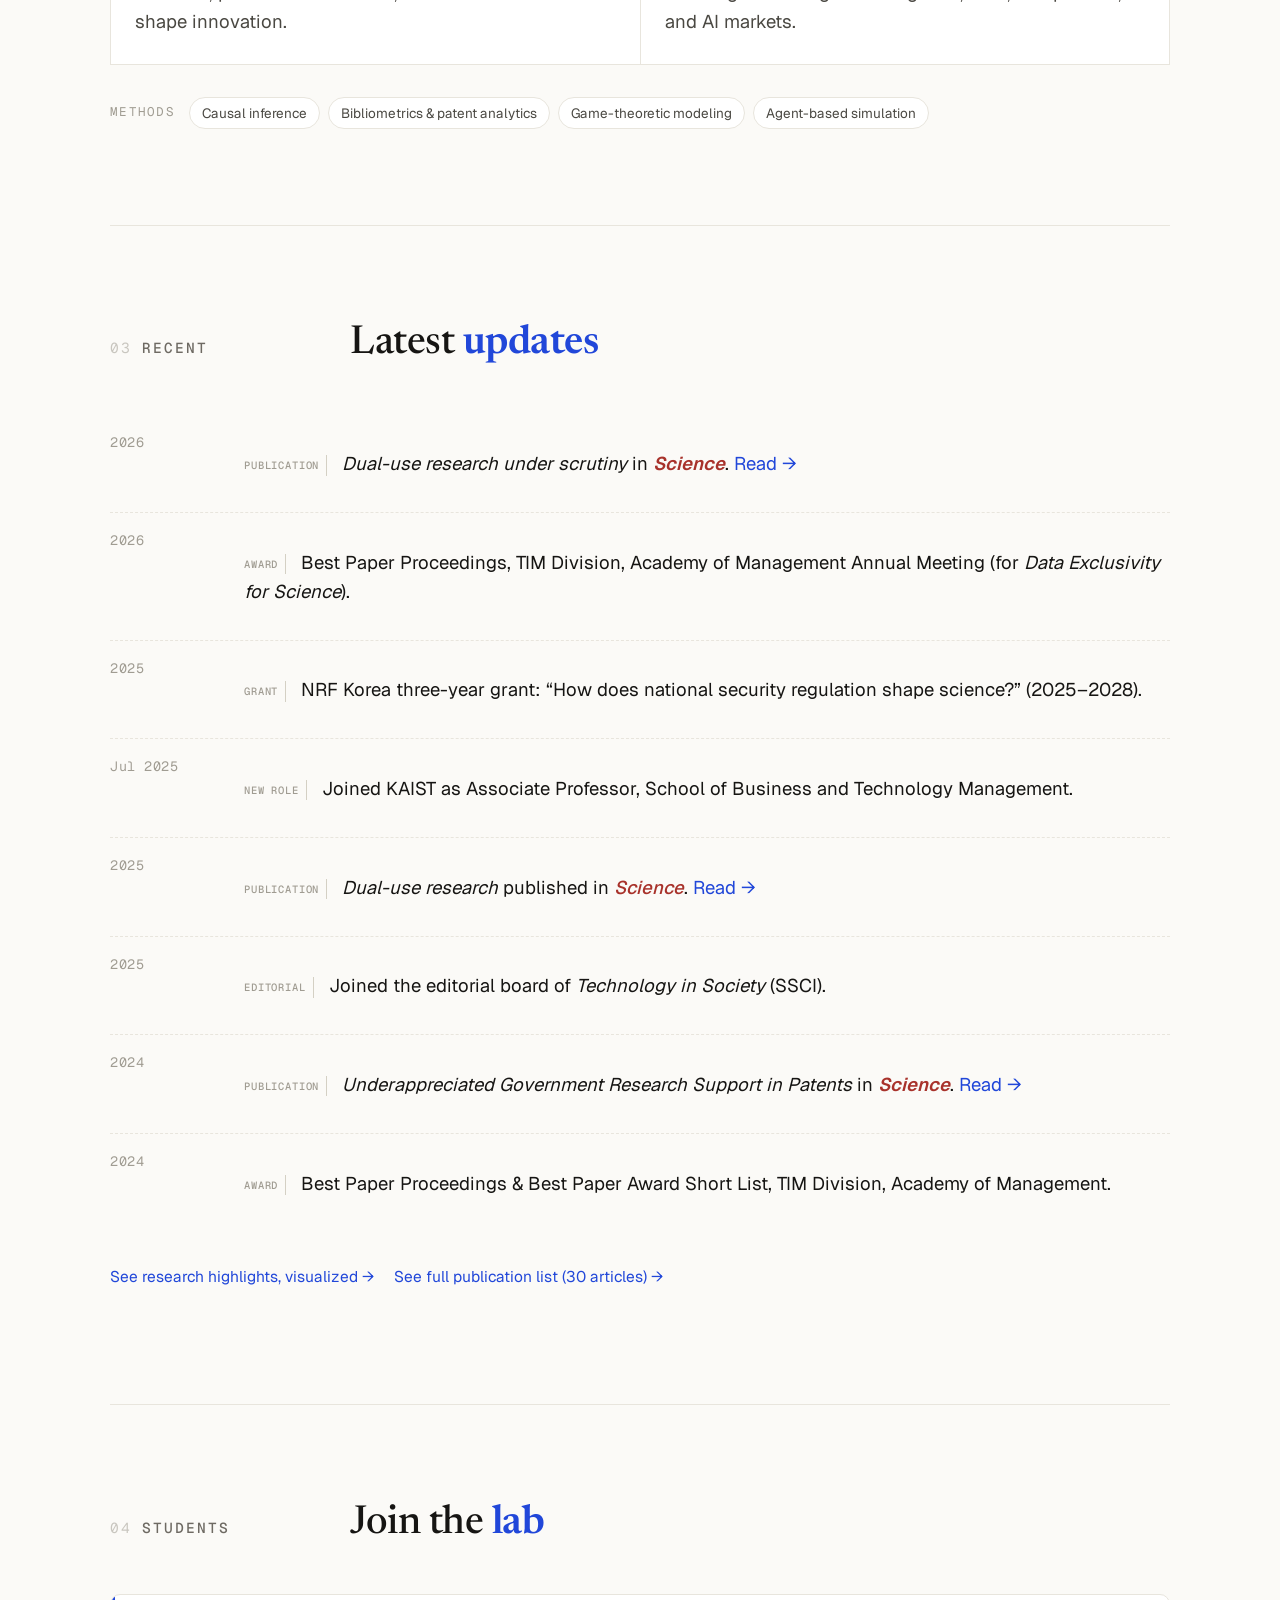
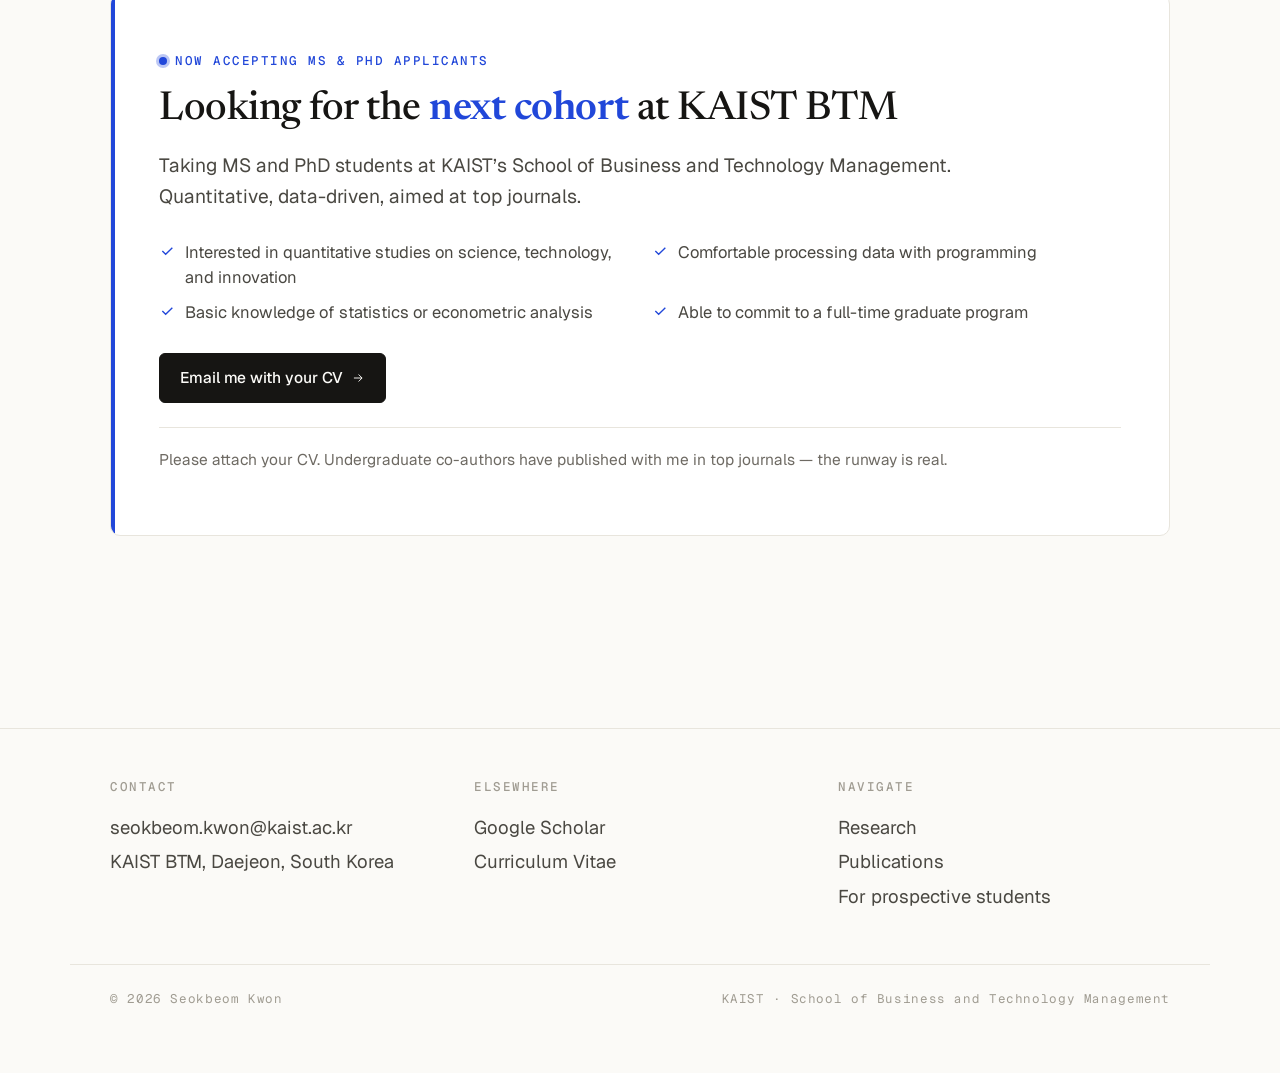
==== commit 8af92059: "s" ====
--- a/index.html
+++ b/index.html
@@ -145,7 +145,7 @@
     <div class="research-grid" style="grid-template-columns: repeat(2, 1fr);">
       <article class="research-card">
         <span class="idx">i.</span>
-        <h3>Science of science and Innovation Policy</h3>
+        <h3>Science of Science and Innovation Policy</h3>
         <p>How funding, incentives, and institutions shape what gets discovered.</p>
       </article>
       <article class="research-card">
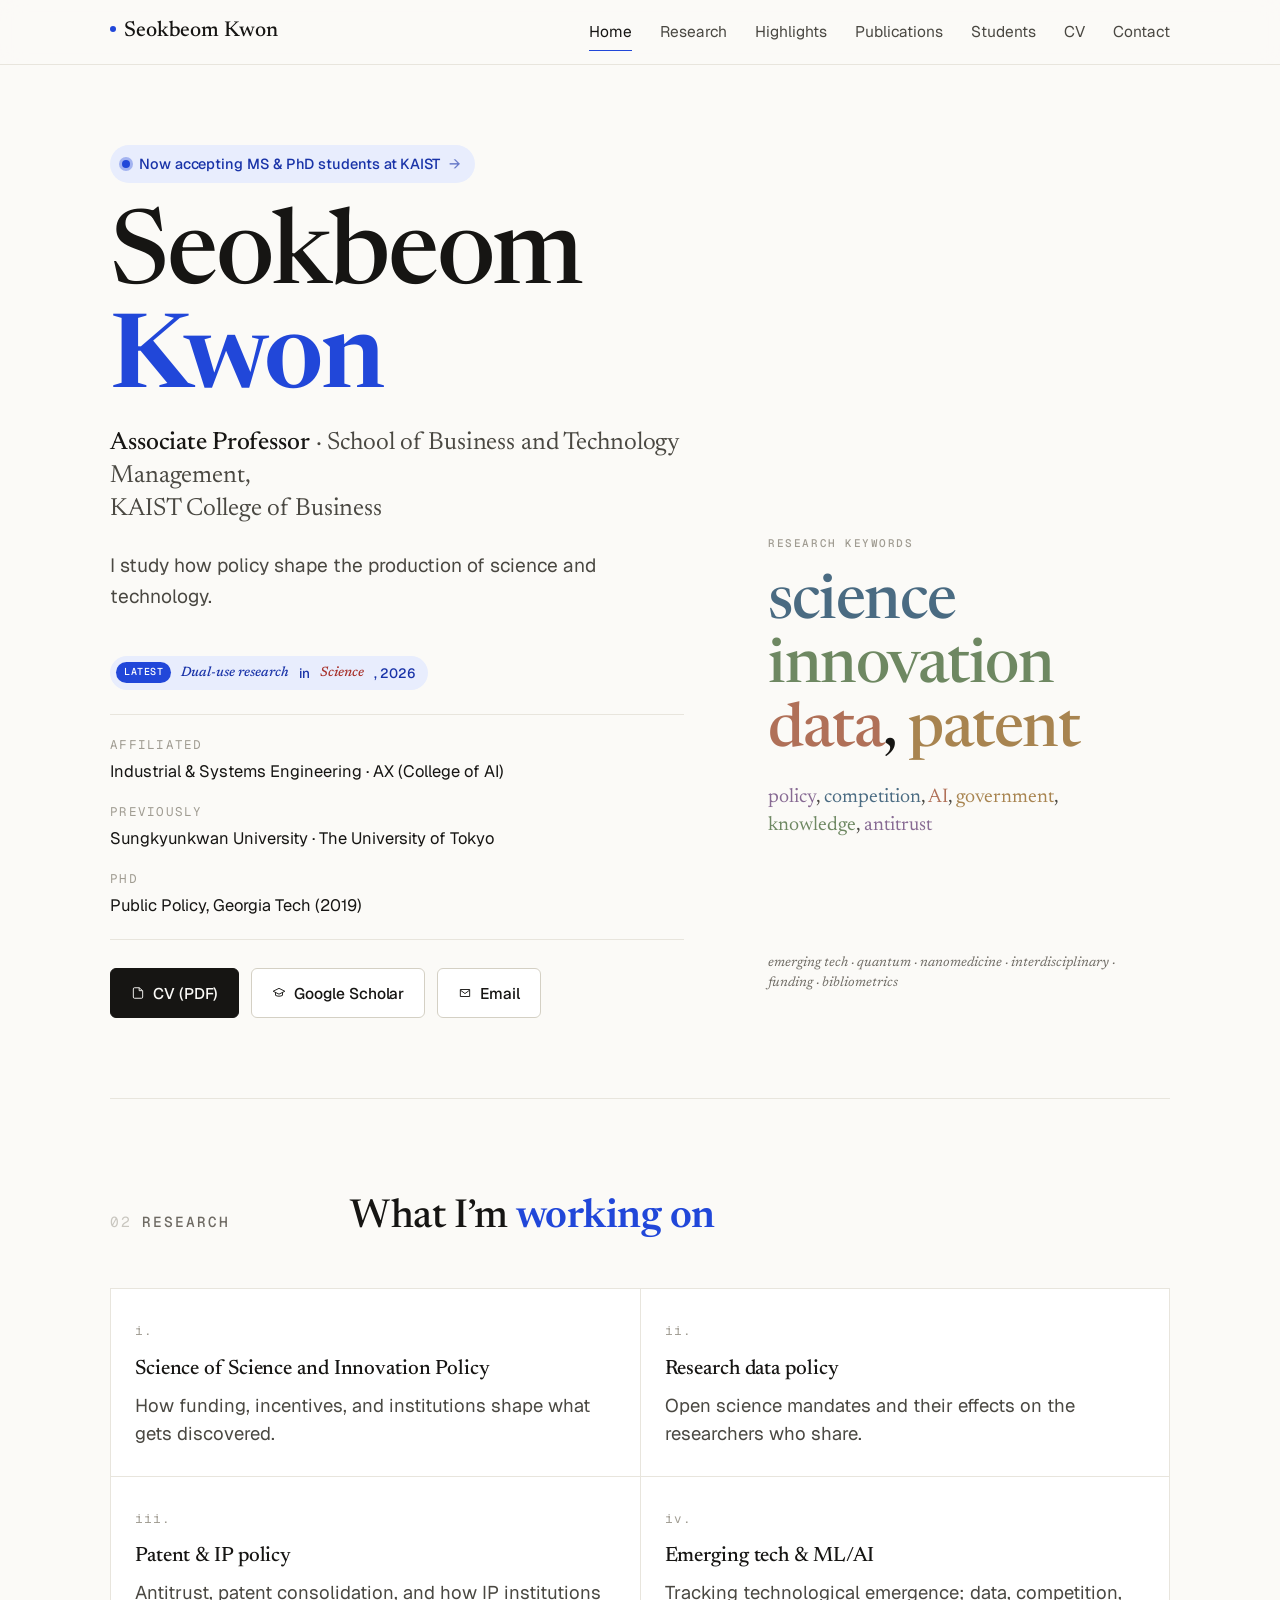
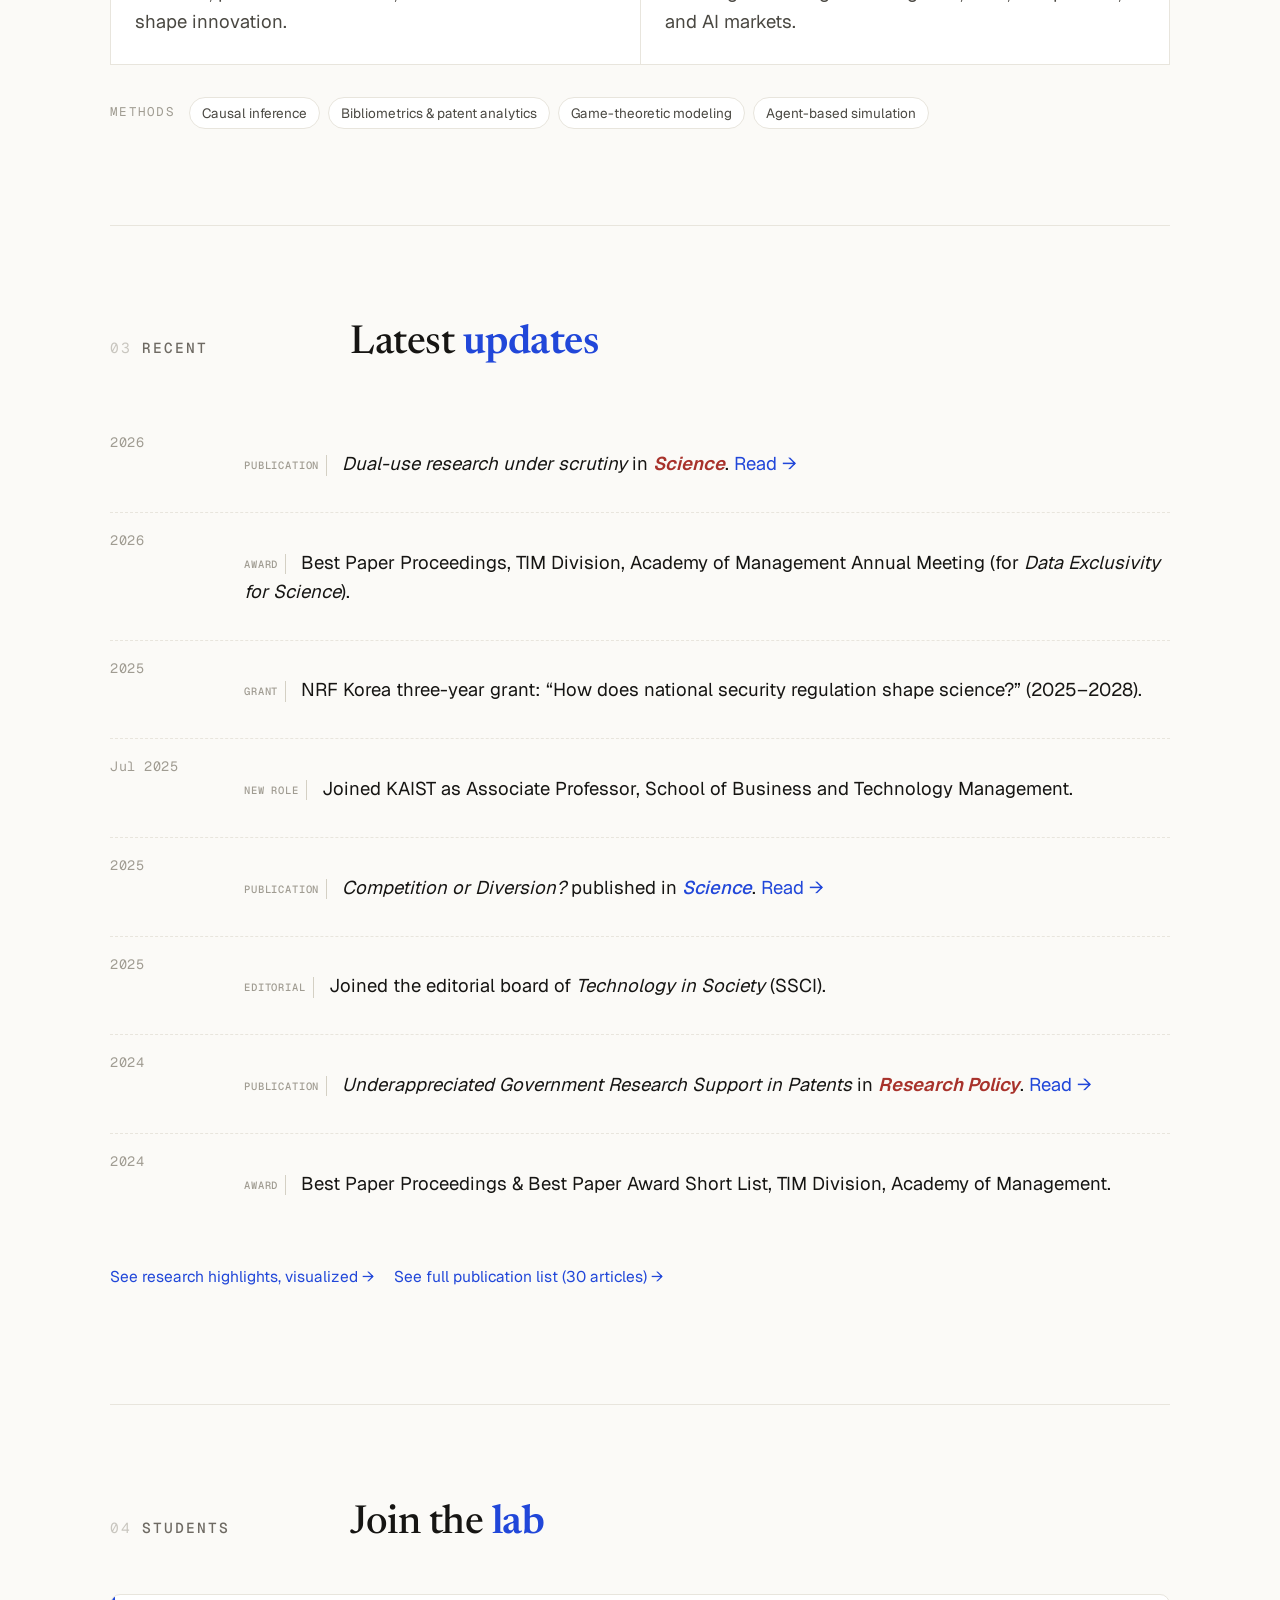
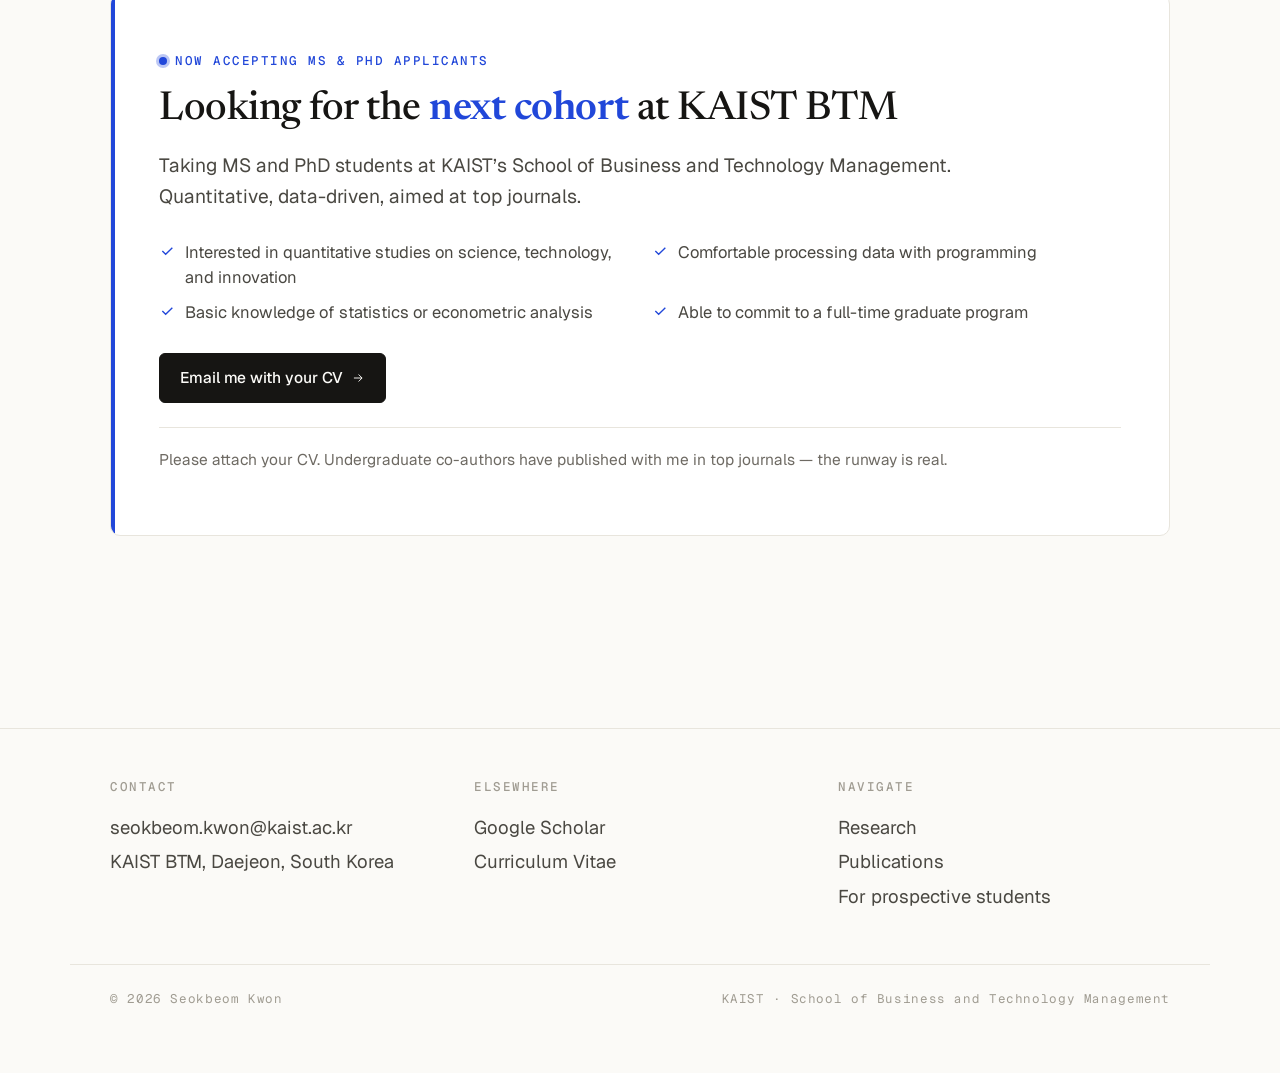
==== commit 4774417c: "z" ====
--- a/index.html
+++ b/index.html
@@ -216,8 +216,8 @@
         <span class="when">2025</span>
         <p class="what">
           <span class="tag publish">Publication</span>
-          <em>Dual-use research</em> published in <em style="color: var(--brick); font-weight: 500;">Science</em>.
-          <a href="https://www.science.org/eprint/ZYRWJUVJXIC4MD9ERHTA/full?activationRedirect=/doi/full/10.1126/science.aee2479" target="_blank" rel="noopener">Read &rarr;</a>
+          <em>Competition or Diversion?</em> published in <em style="color: var(--accent); font-weight: 500;">Science</em>.
+          <a href="https://www.sciencedirect.com/science/article/pii/S0048733325001374" target="_blank" rel="noopener">Read &rarr;</a>
         </p>
       </div>
       <div class="update">
@@ -231,7 +231,7 @@
         <span class="when">2024</span>
         <p class="what">
           <span class="tag publish">Publication</span>
-          <em>Underappreciated Government Research Support in Patents</em> in <em style="color: var(--brick); font-weight: 600;">Science</em>.
+          <em>Underappreciated Government Research Support in Patents</em> in <em style="color: var(--brick); font-weight: 600;">Research Policy</em>.
           <a href="https://www.science.org/stoken/author-tokens/ST-2074/full" target="_blank" rel="noopener">Read &rarr;</a>
         </p>
       </div>
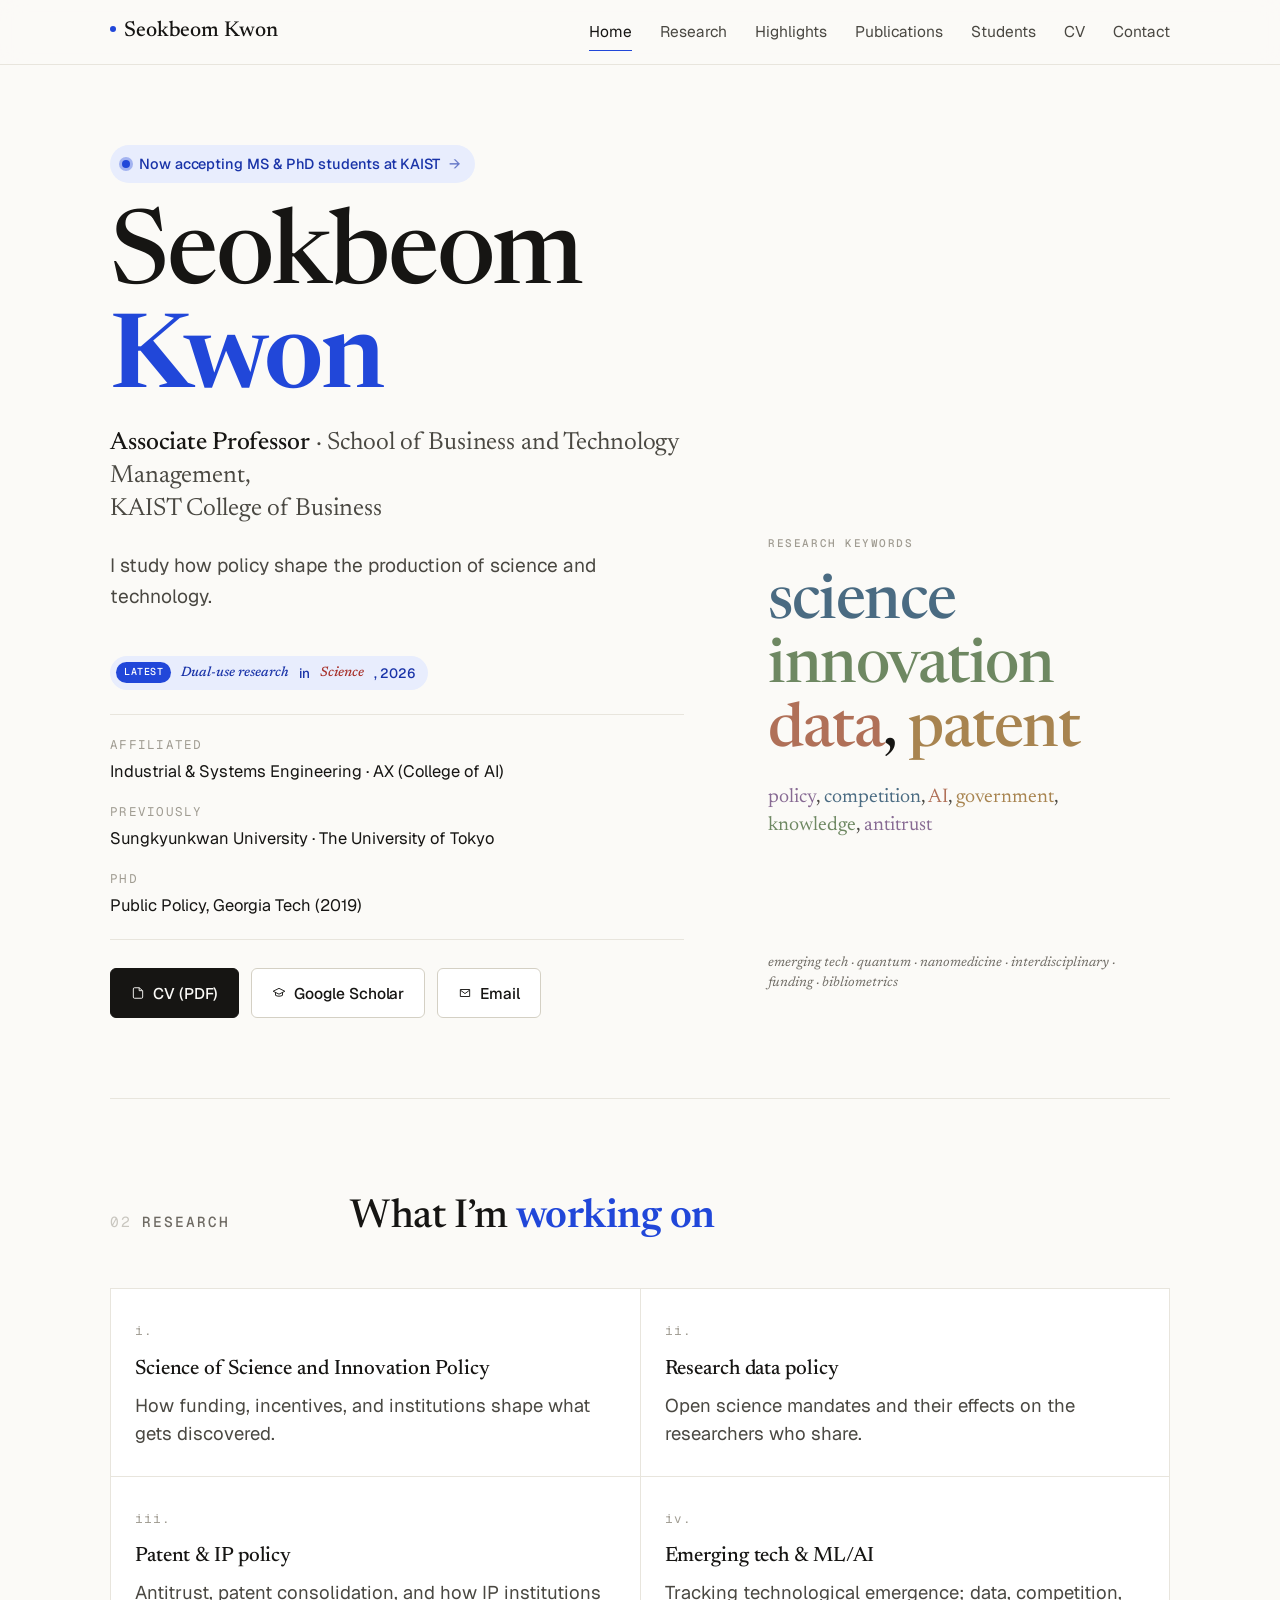
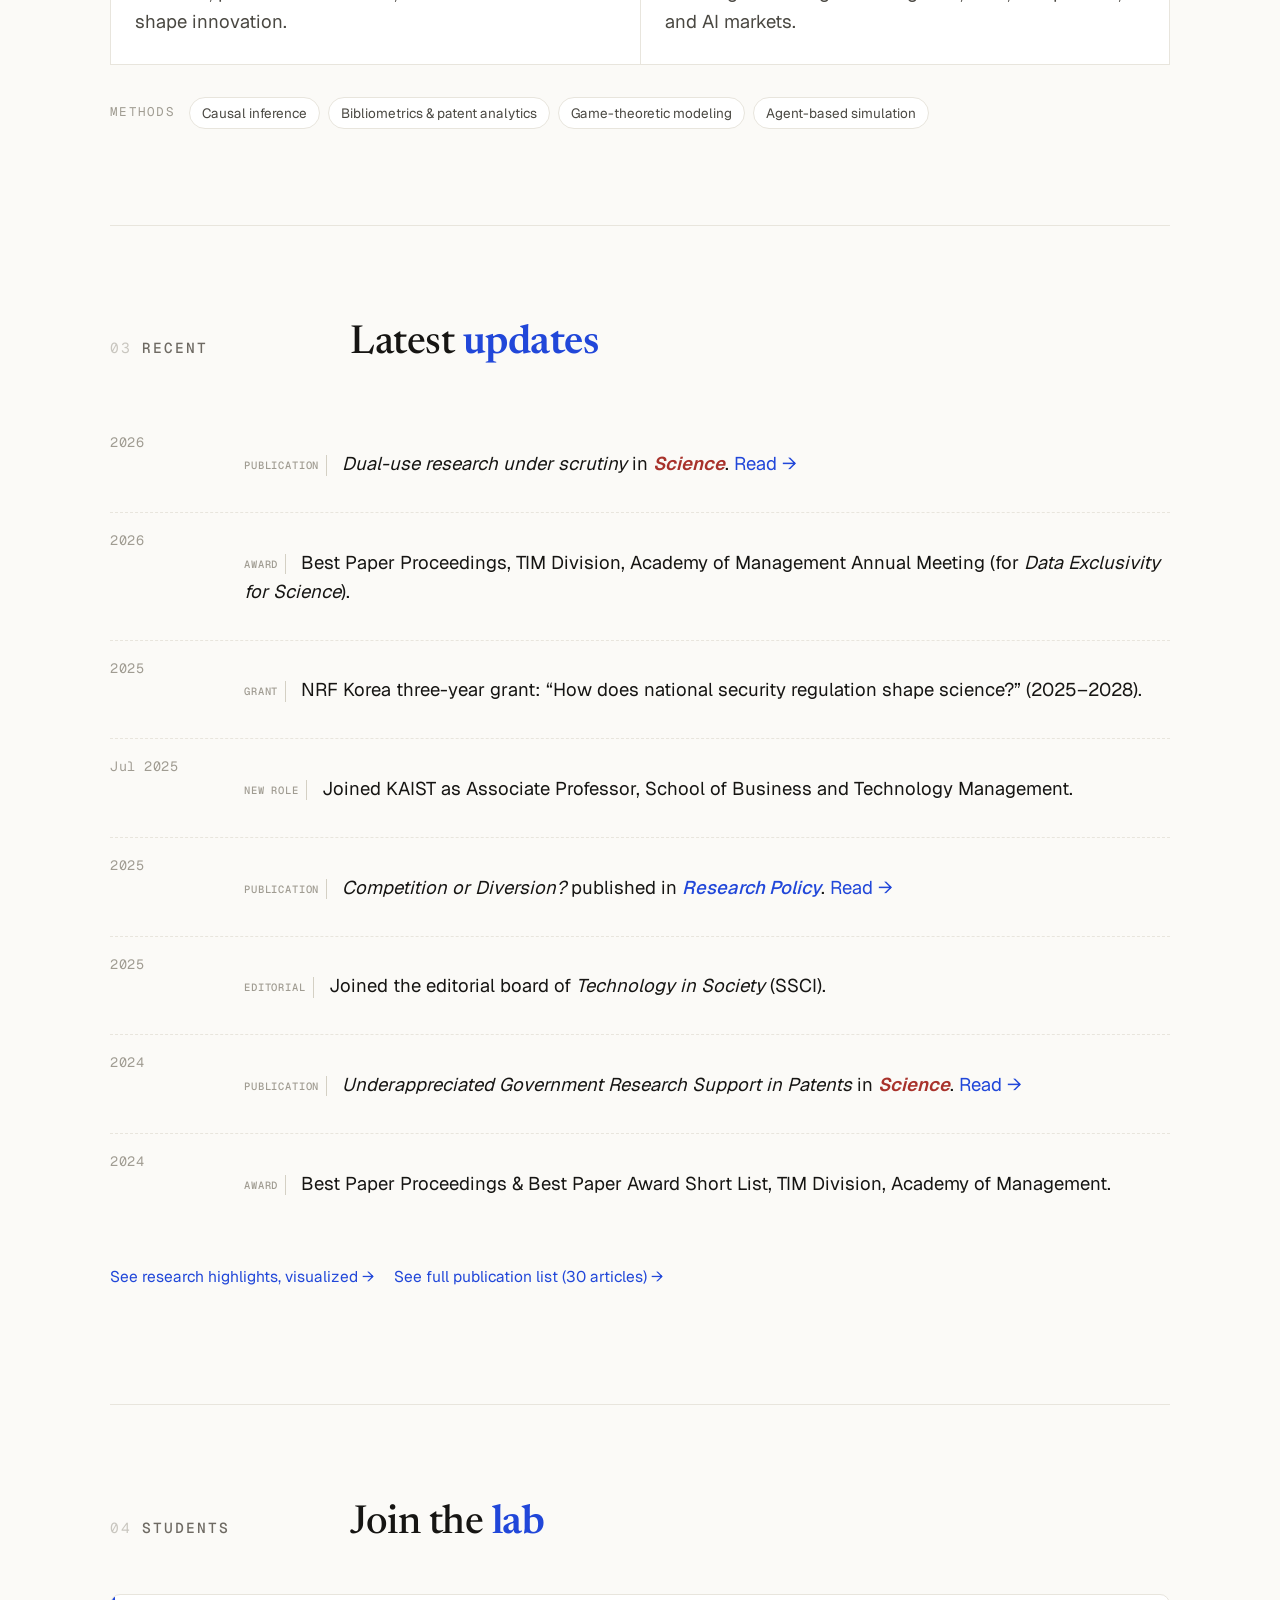
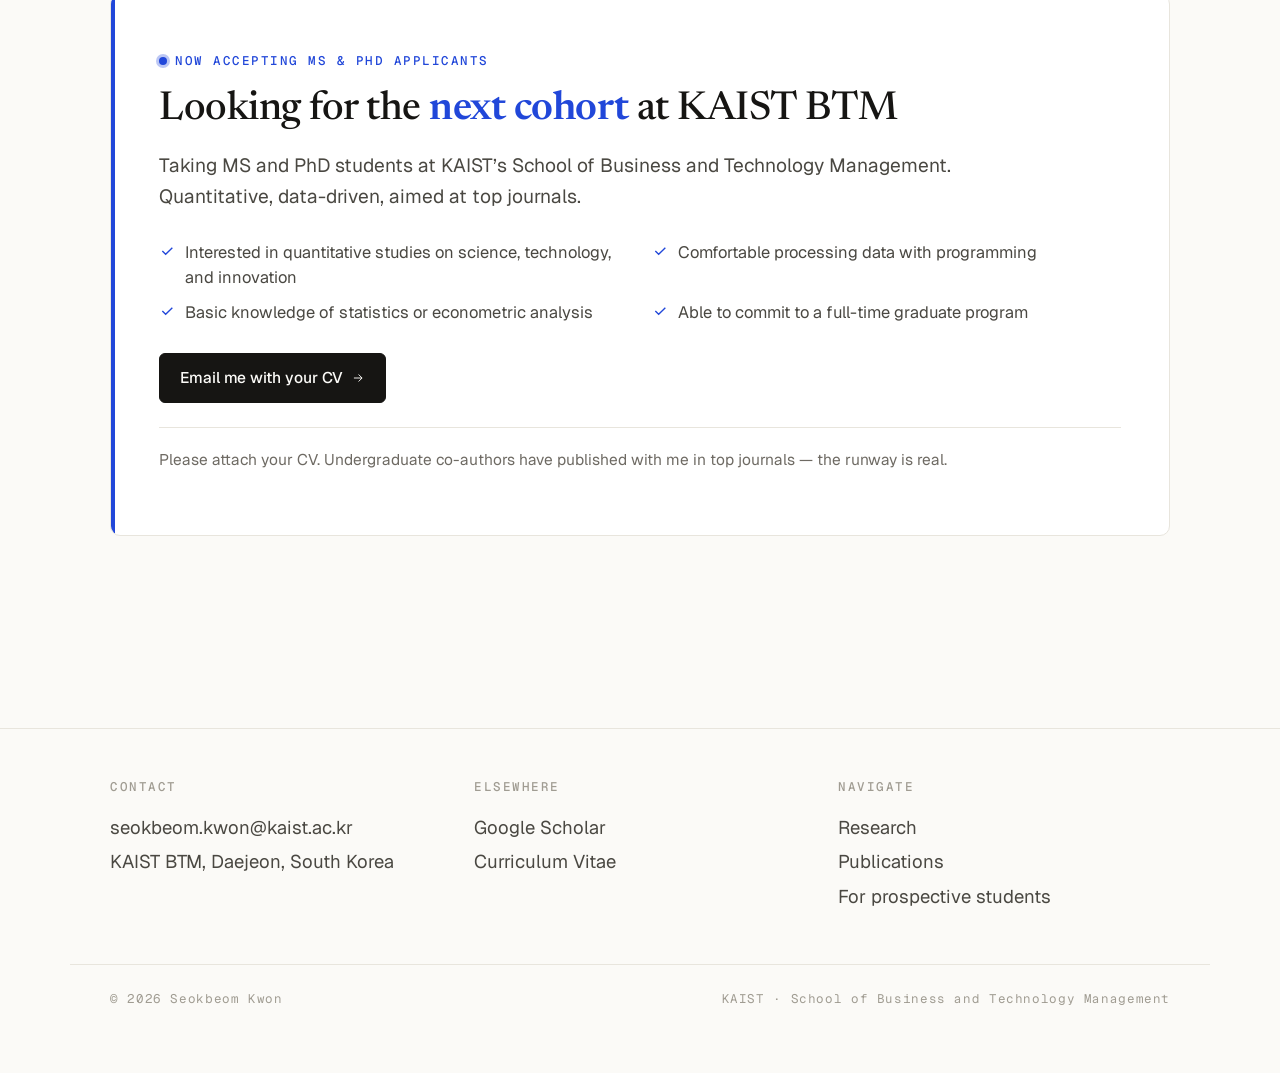
==== commit 994a74cf: "s" ====
--- a/index.html
+++ b/index.html
@@ -216,7 +216,7 @@
         <span class="when">2025</span>
         <p class="what">
           <span class="tag publish">Publication</span>
-          <em>Competition or Diversion?</em> published in <em style="color: var(--accent); font-weight: 500;">Science</em>.
+          <em>Competition or Diversion?</em> published in <em style="color: var(--accent); font-weight: 500;">Research Policy</em>.
           <a href="https://www.sciencedirect.com/science/article/pii/S0048733325001374" target="_blank" rel="noopener">Read &rarr;</a>
         </p>
       </div>
@@ -231,7 +231,7 @@
         <span class="when">2024</span>
         <p class="what">
           <span class="tag publish">Publication</span>
-          <em>Underappreciated Government Research Support in Patents</em> in <em style="color: var(--brick); font-weight: 600;">Research Policy</em>.
+          <em>Underappreciated Government Research Support in Patents</em> in <em style="color: var(--brick); font-weight: 600;">Science</em>.
           <a href="https://www.science.org/stoken/author-tokens/ST-2074/full" target="_blank" rel="noopener">Read &rarr;</a>
         </p>
       </div>
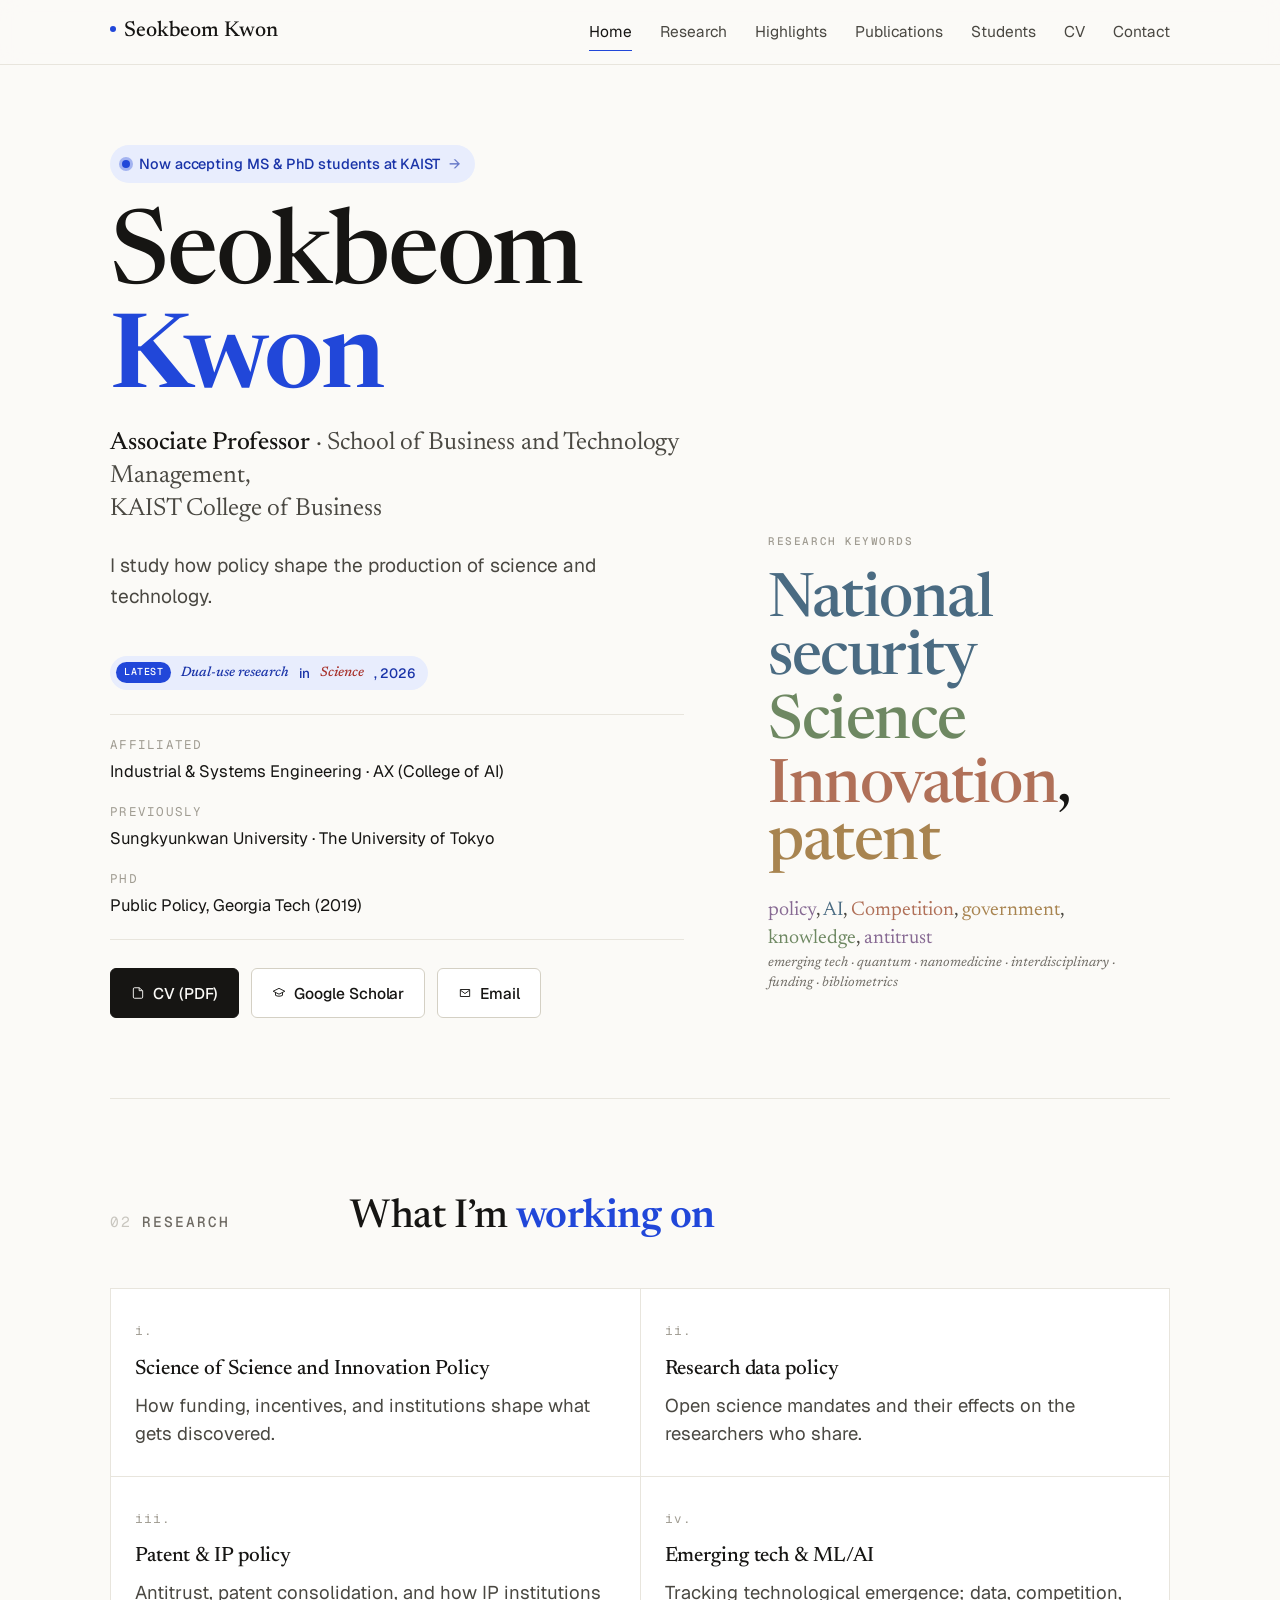
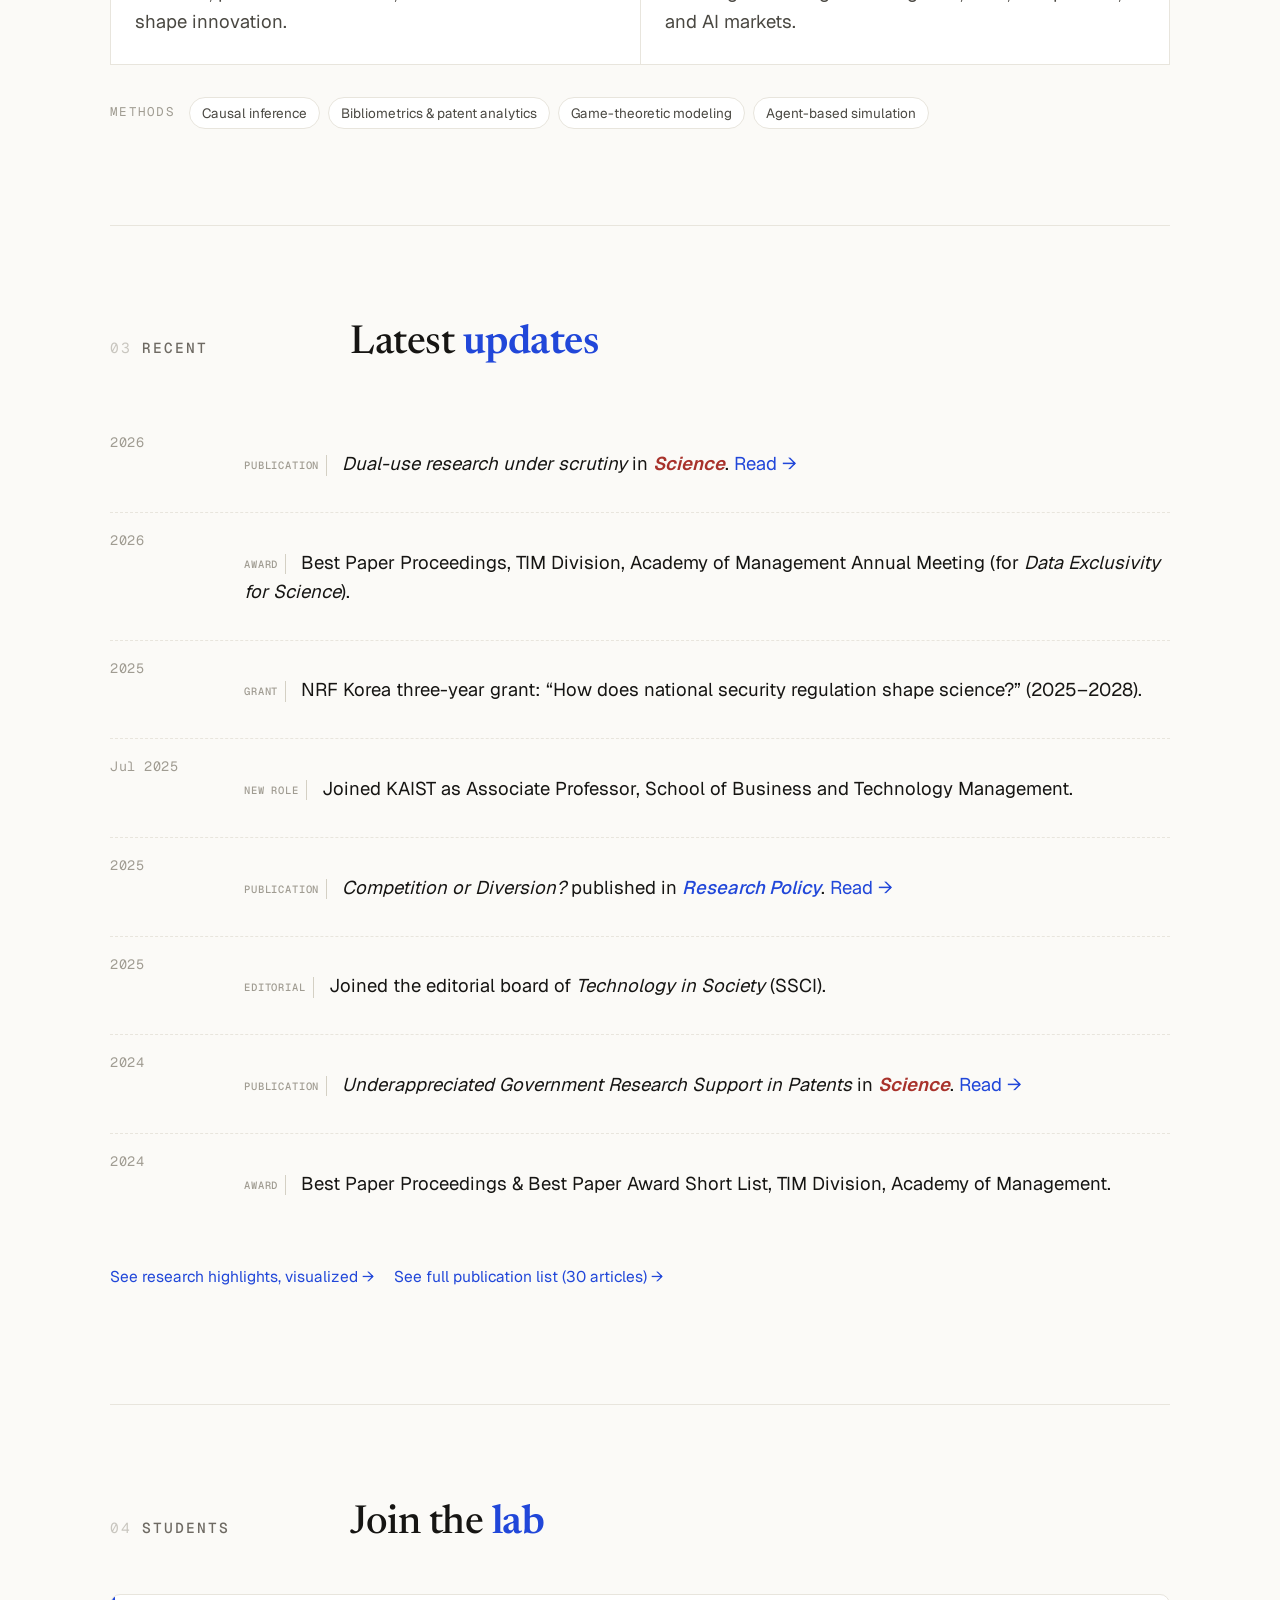
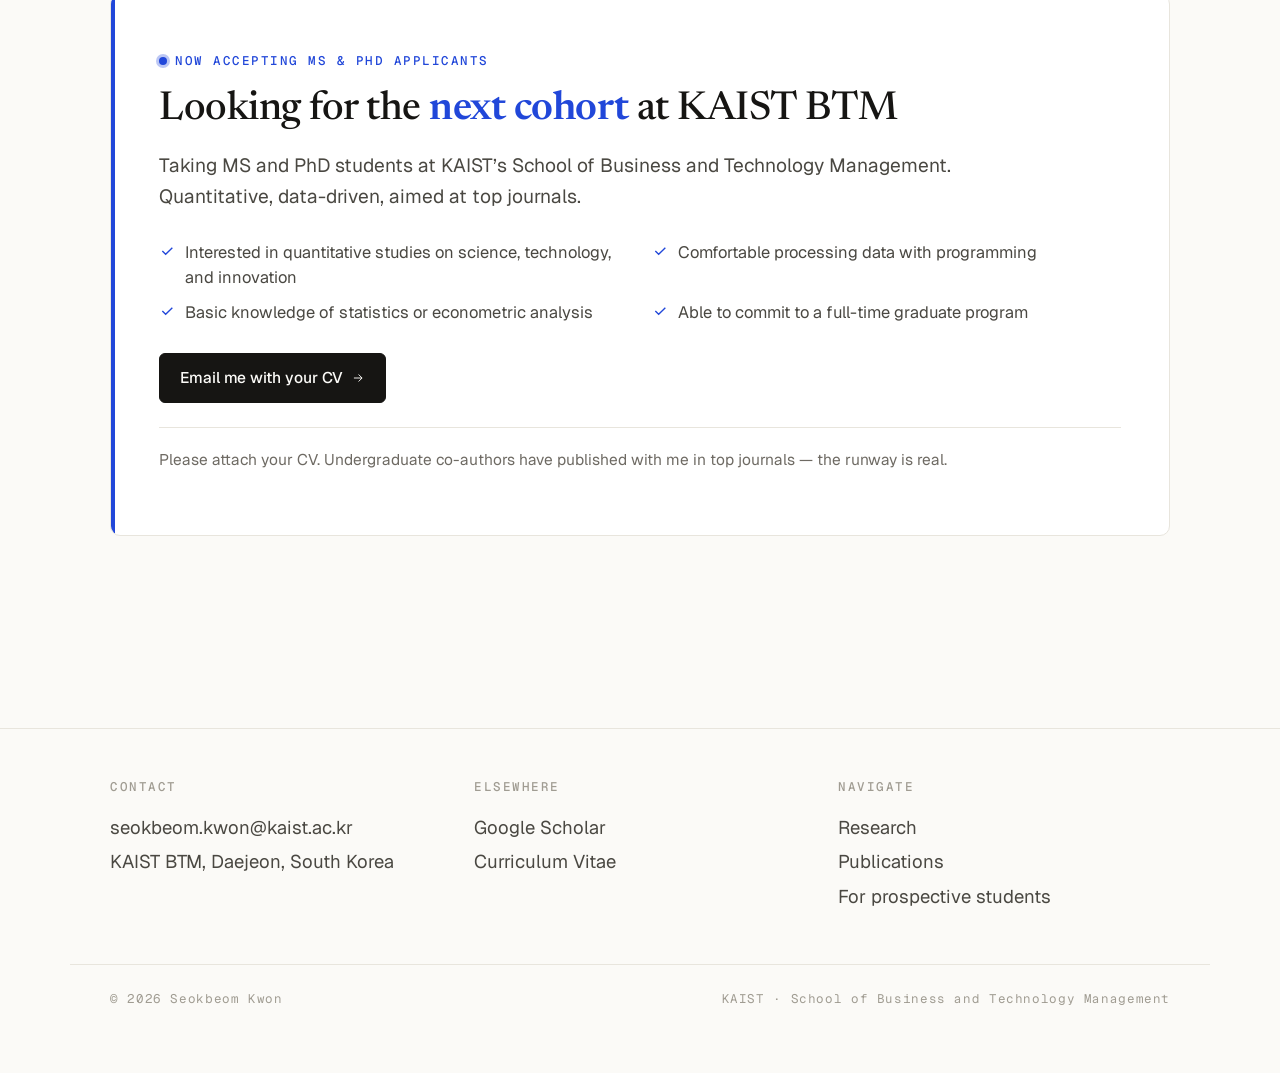
==== commit 40e92a83: "ss" ====
--- a/index.html
+++ b/index.html
@@ -105,23 +105,23 @@
         </div>
       </div>
 
-      <div class="hero-keywords reveal" style="transition-delay: 80ms;" aria-label="Research keywords: science, innovation, data, patent, policy, AI, competition, knowledge, antitrust, government, emerging technology, quantum, nanomedicine, interdisciplinary, funding, bibliometrics">
+      <div class="hero-keywords reveal" style="transition-delay: 80ms;" aria-label="Research keywords: National security, Science, innovation, policy, AI, datam competition, knowledge, antitrust, government, emerging technology, quantum, nanomedicine, interdisciplinary, funding, bibliometrics">
         <p class="kw-label">Research keywords</p>
 
         <div class="kw-big">
-          <span style="color: #4A6B82;">science</span>
+          <span style="color: #4A6B82;">National security</span>
         </div>
         <div class="kw-big">
-          <span style="color: #6E8862;">innovation</span>
+          <span style="color: #6E8862;">Science</span>
         </div>
         <div class="kw-big">
-          <span style="color: #B07058;">data</span><span class="kw-comma">,</span> <span style="color: #A88450;">patent</span>
+          <span style="color: #B07058;">Innovation</span><span class="kw-comma">,</span> <span style="color: #A88450;">patent</span>
         </div>
 
         <p class="kw-mid">
           <span style="color: #876A93;">policy</span>,
-          <span style="color: #4A6B82;">competition</span>,
-          <span style="color: #B07058;">AI</span>,
+          <span style="color: #4A6B82;">AI</span>,
+          <span style="color: #B07058;">Competition</span>,
           <span style="color: #A88450;">government</span>,
           <span style="color: #6E8862;">knowledge</span>,
           <span style="color: #876A93;">antitrust</span>
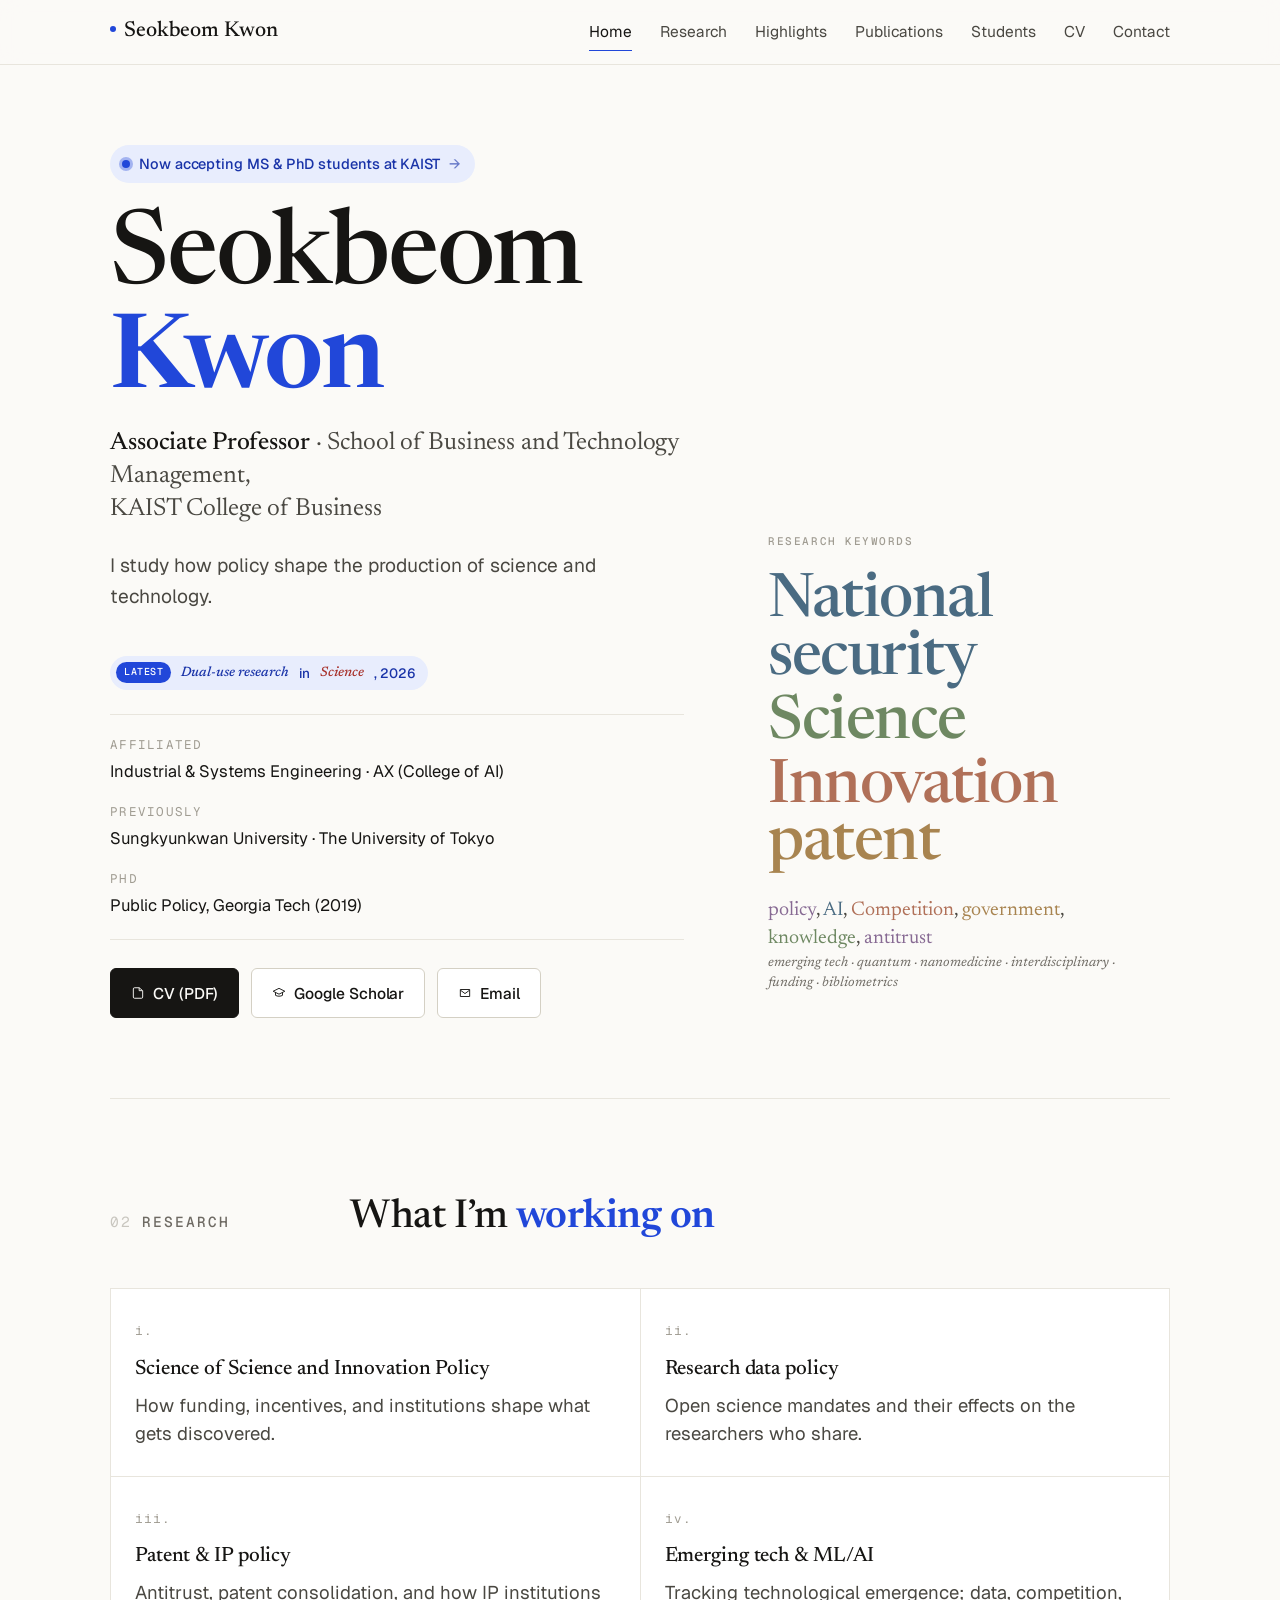
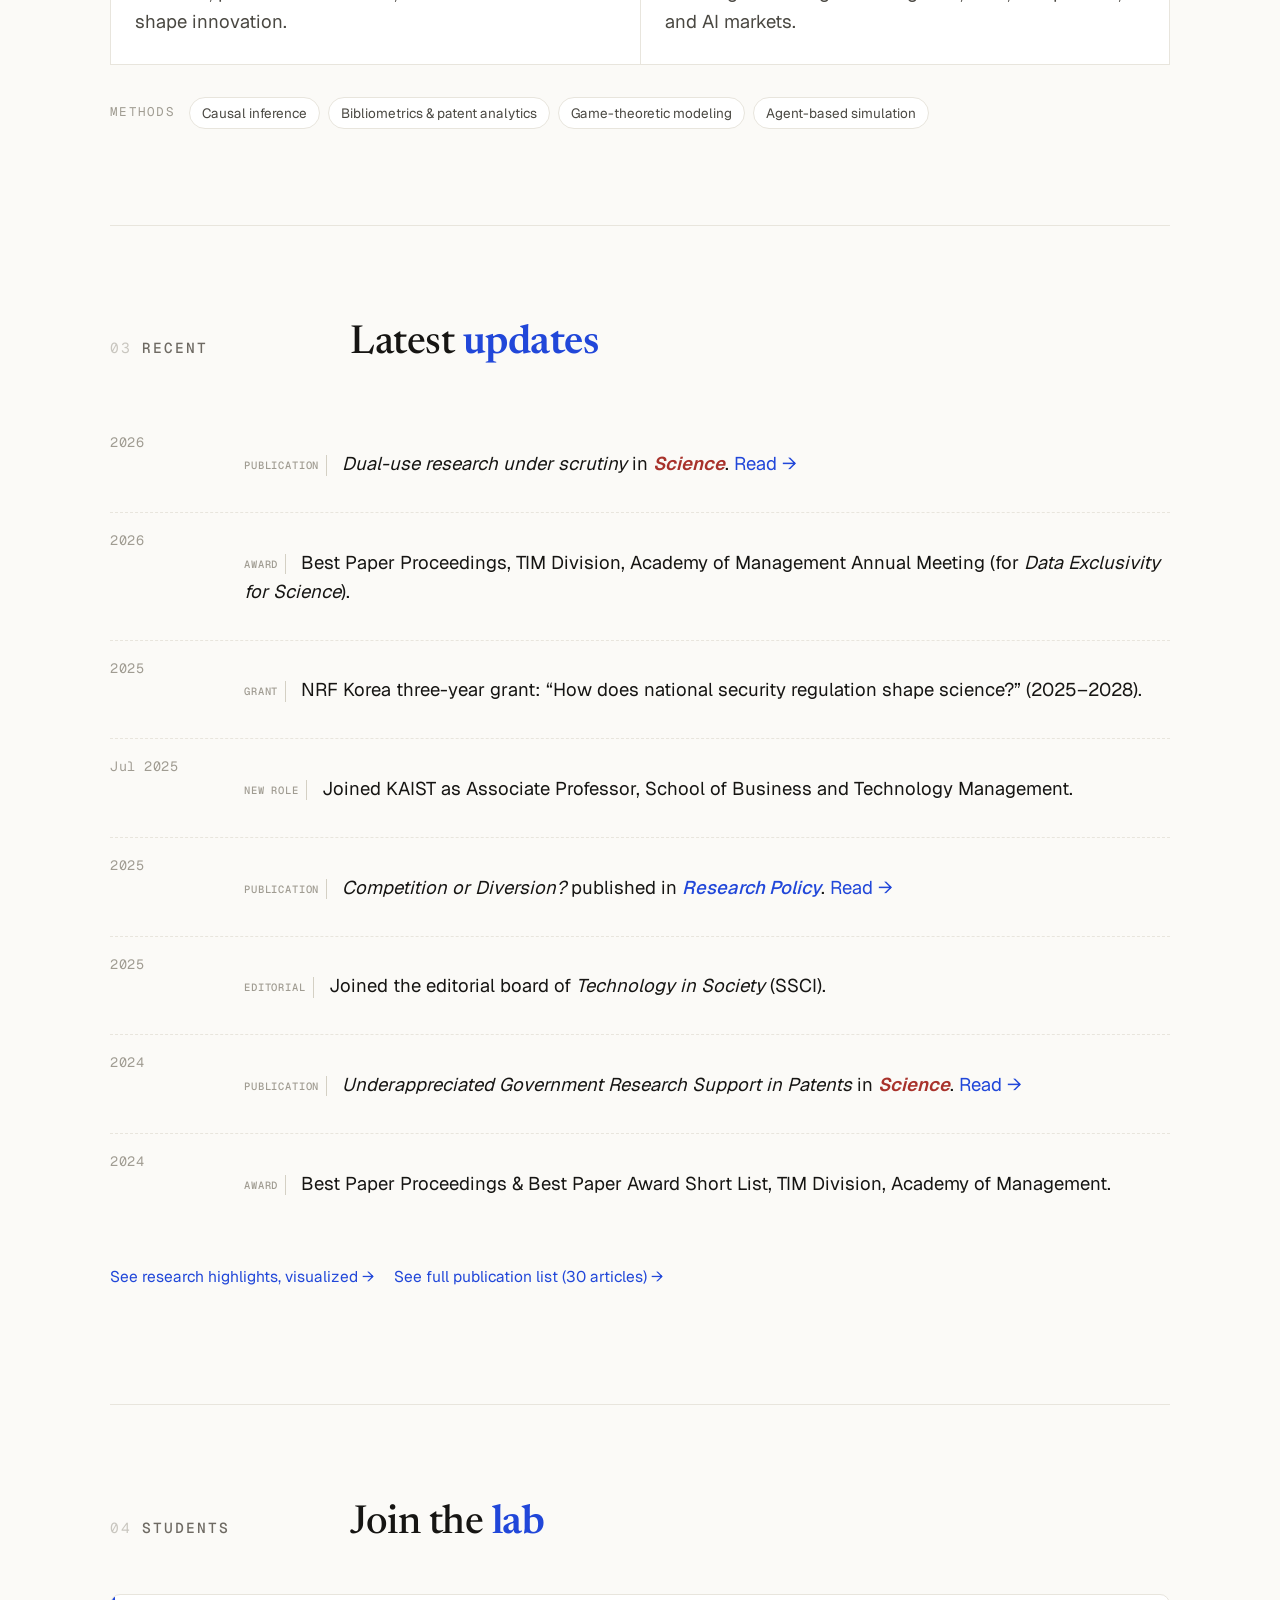
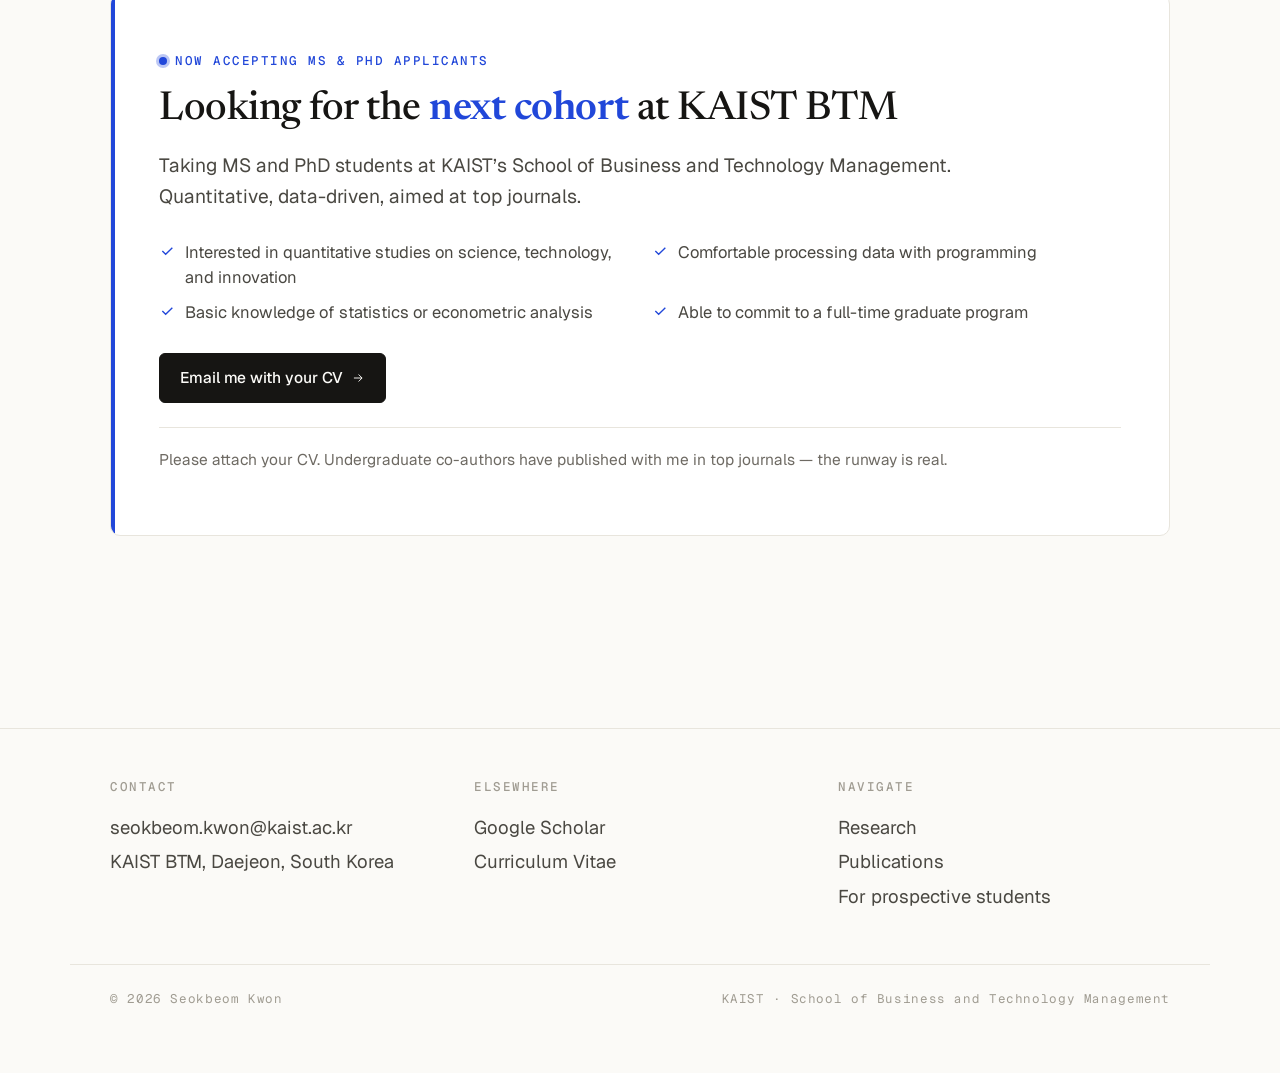
==== commit be54df94: "s" ====
--- a/index.html
+++ b/index.html
@@ -115,7 +115,7 @@
           <span style="color: #6E8862;">Science</span>
         </div>
         <div class="kw-big">
-          <span style="color: #B07058;">Innovation</span><span class="kw-comma">,</span> <span style="color: #A88450;">patent</span>
+          <span style="color: #B07058;">Innovation</span><span class="kw-comma"></span> <span style="color: #A88450;">patent</span>
         </div>
 
         <p class="kw-mid">
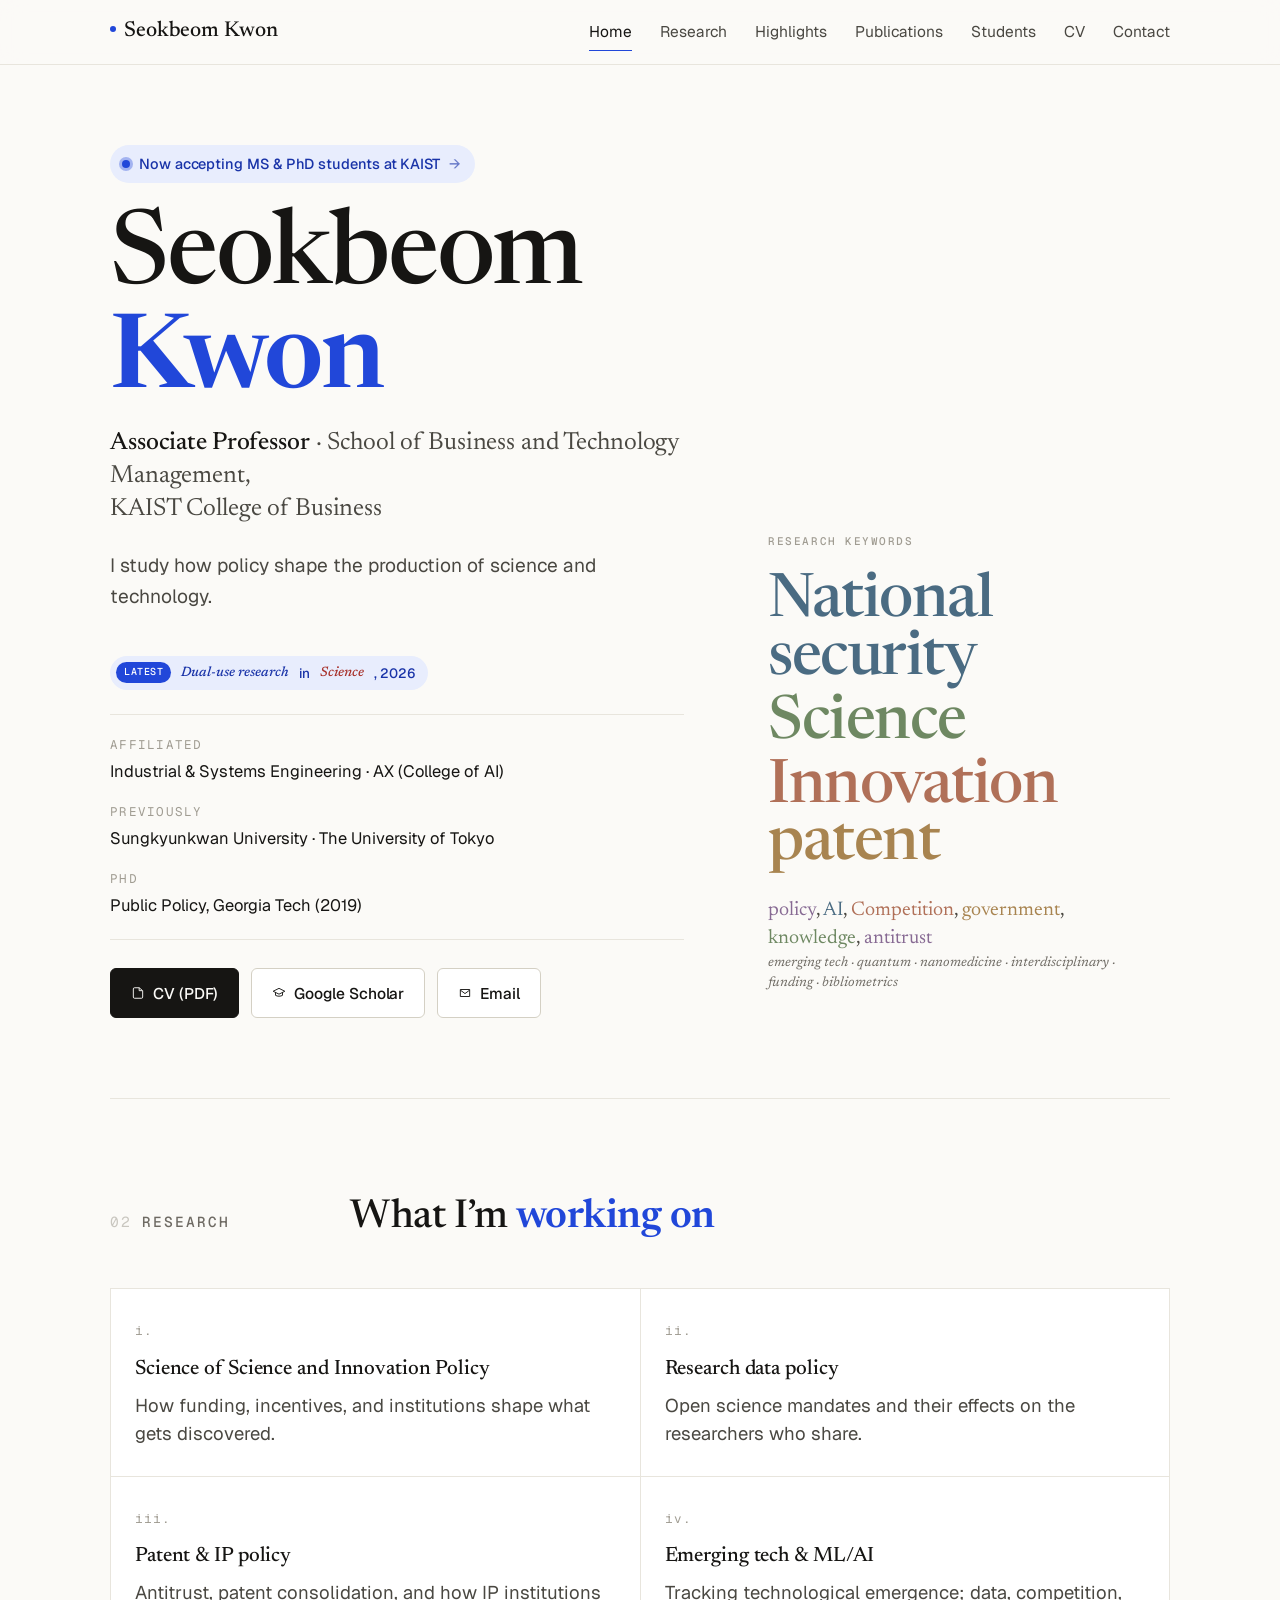
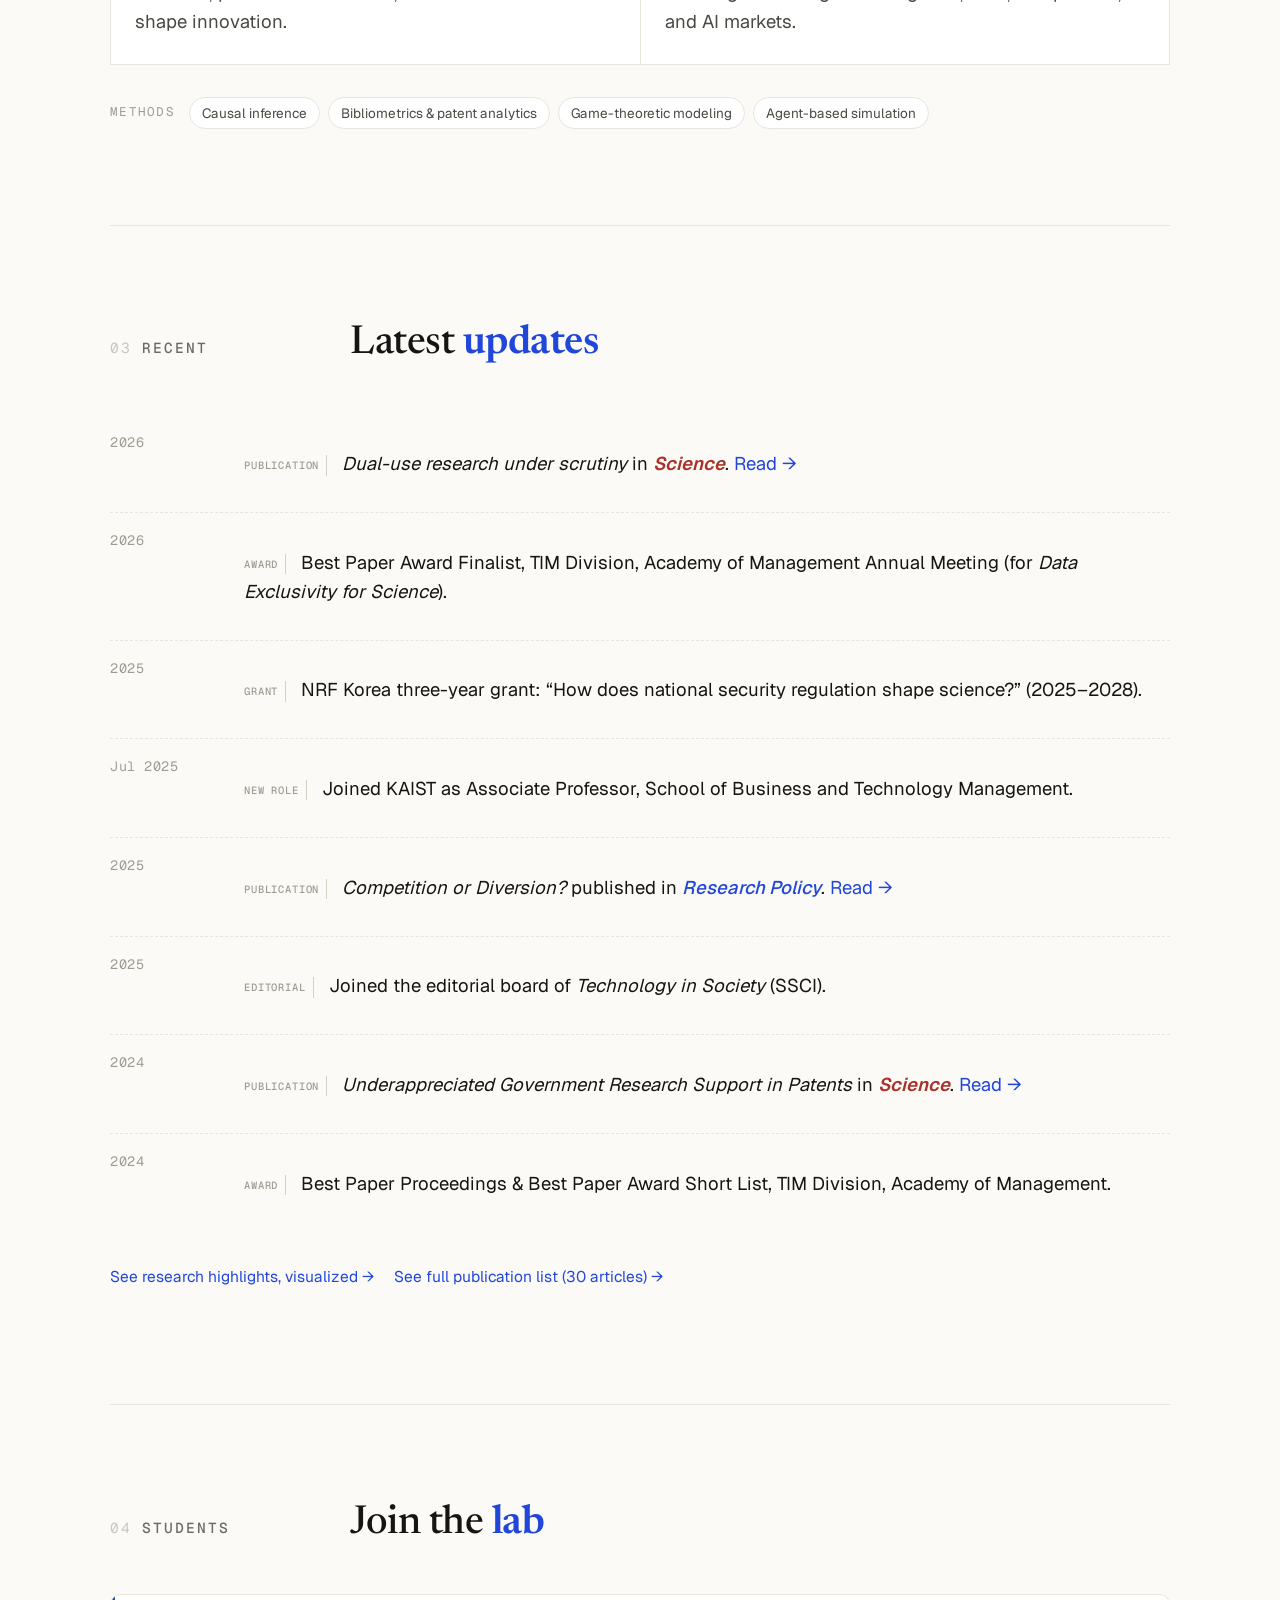
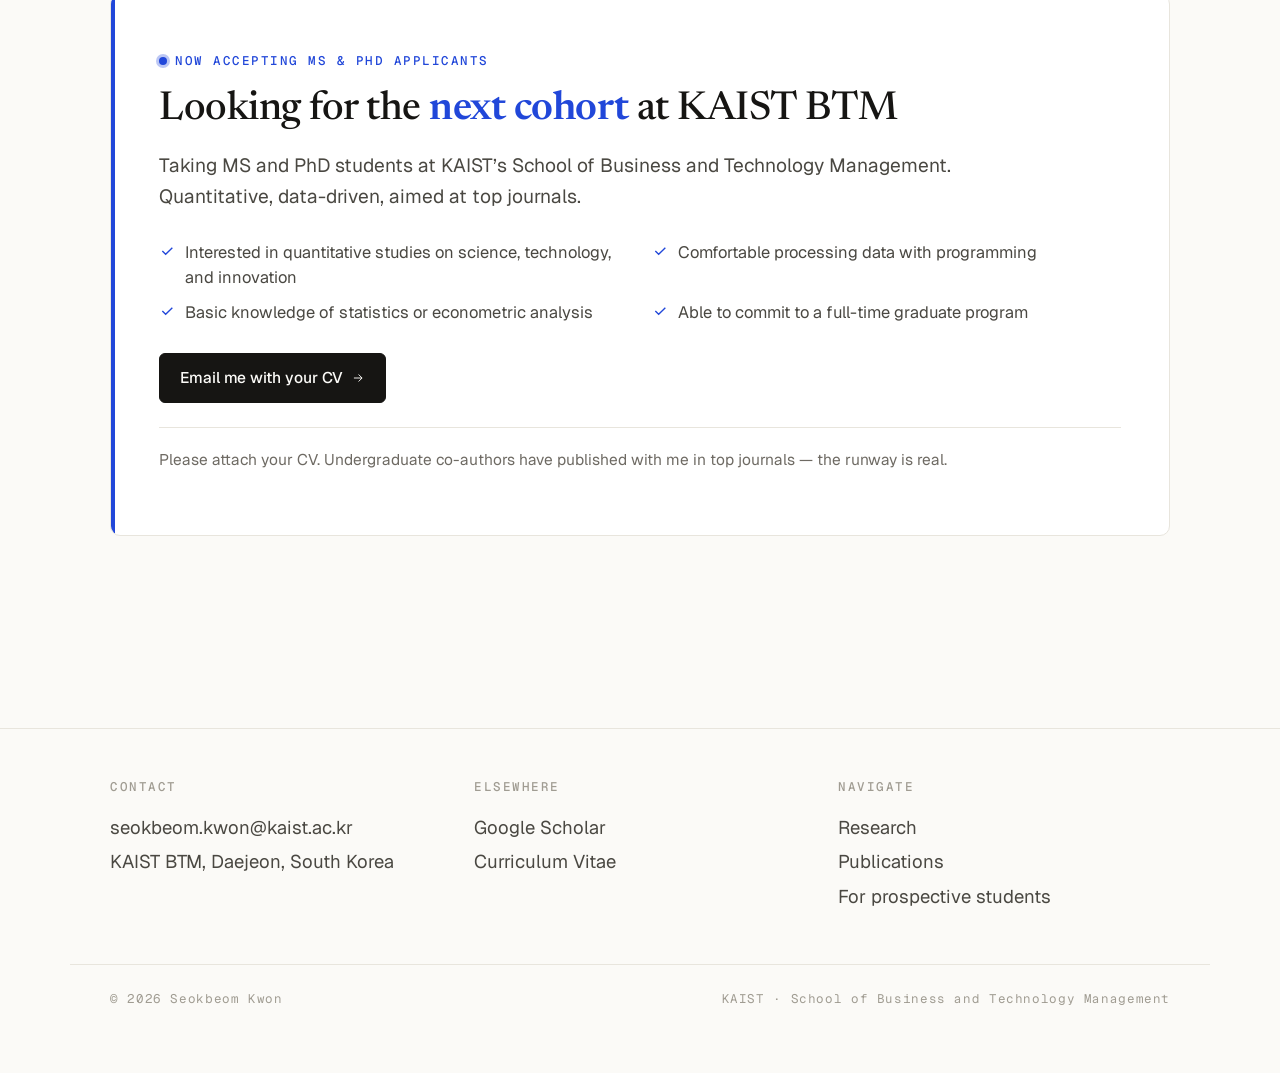
==== commit eb8a9bcc: "updated" ====
--- a/index.html
+++ b/index.html
@@ -195,7 +195,7 @@
         <span class="when">2026</span>
         <p class="what">
           <span class="tag award">Award</span>
-          Best Paper Proceedings, TIM Division, Academy of Management Annual Meeting (for <em>Data Exclusivity for Science</em>).
+          Best Paper Award Finalist, TIM Division, Academy of Management Annual Meeting (for <em>Data Exclusivity for Science</em>).
         </p>
       </div>
       <div class="update">
